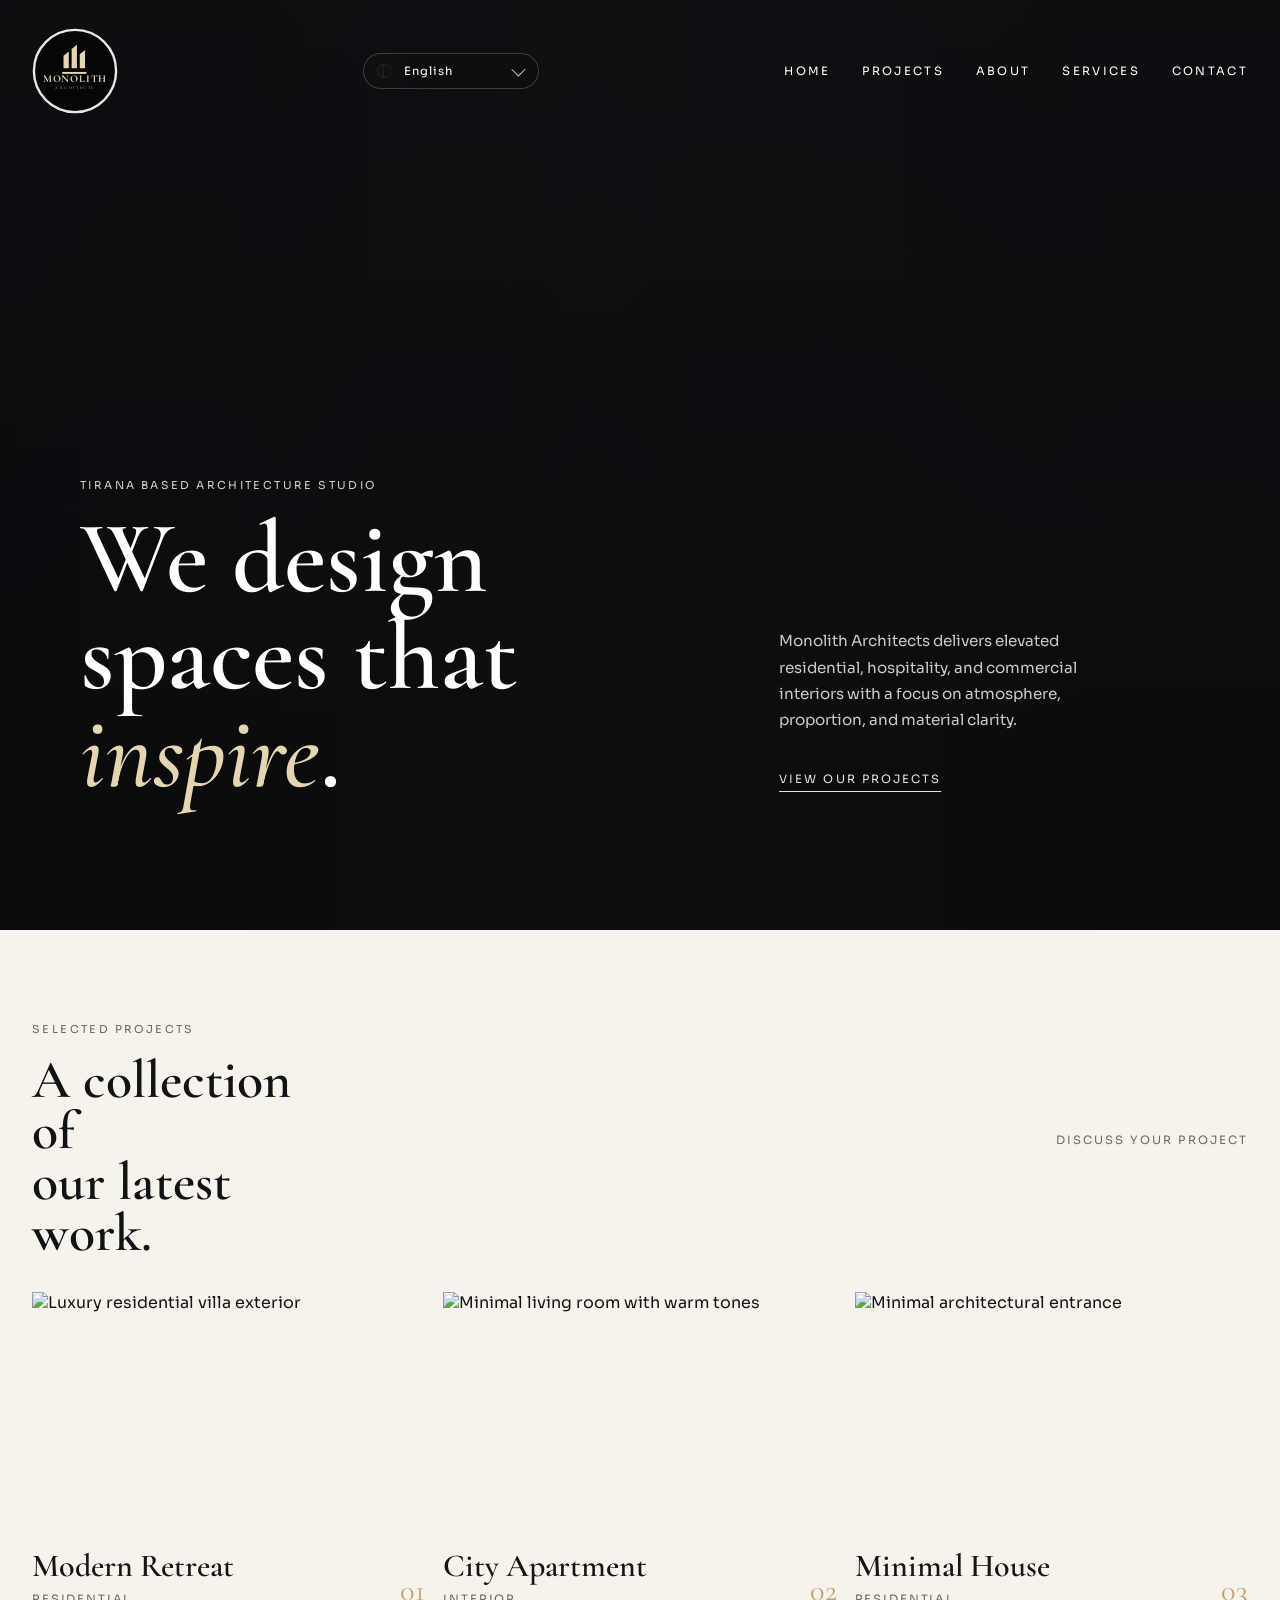
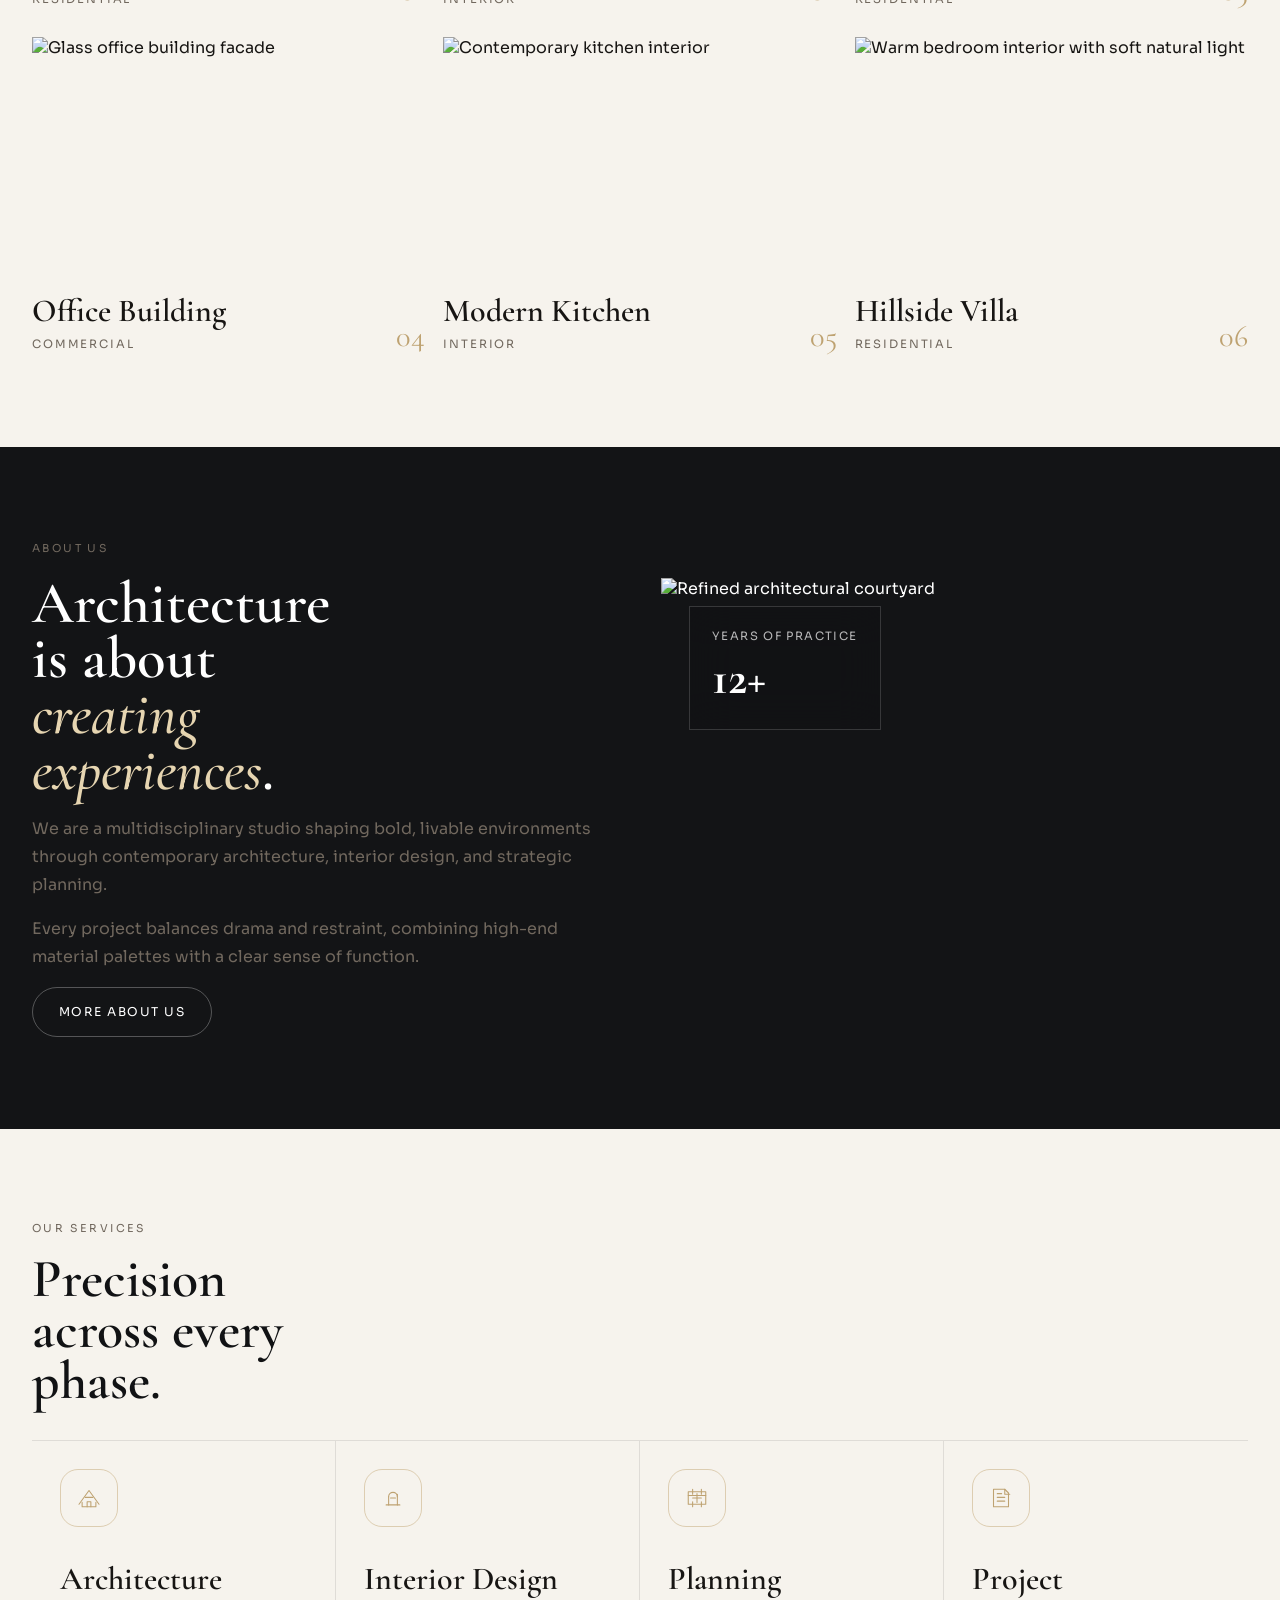
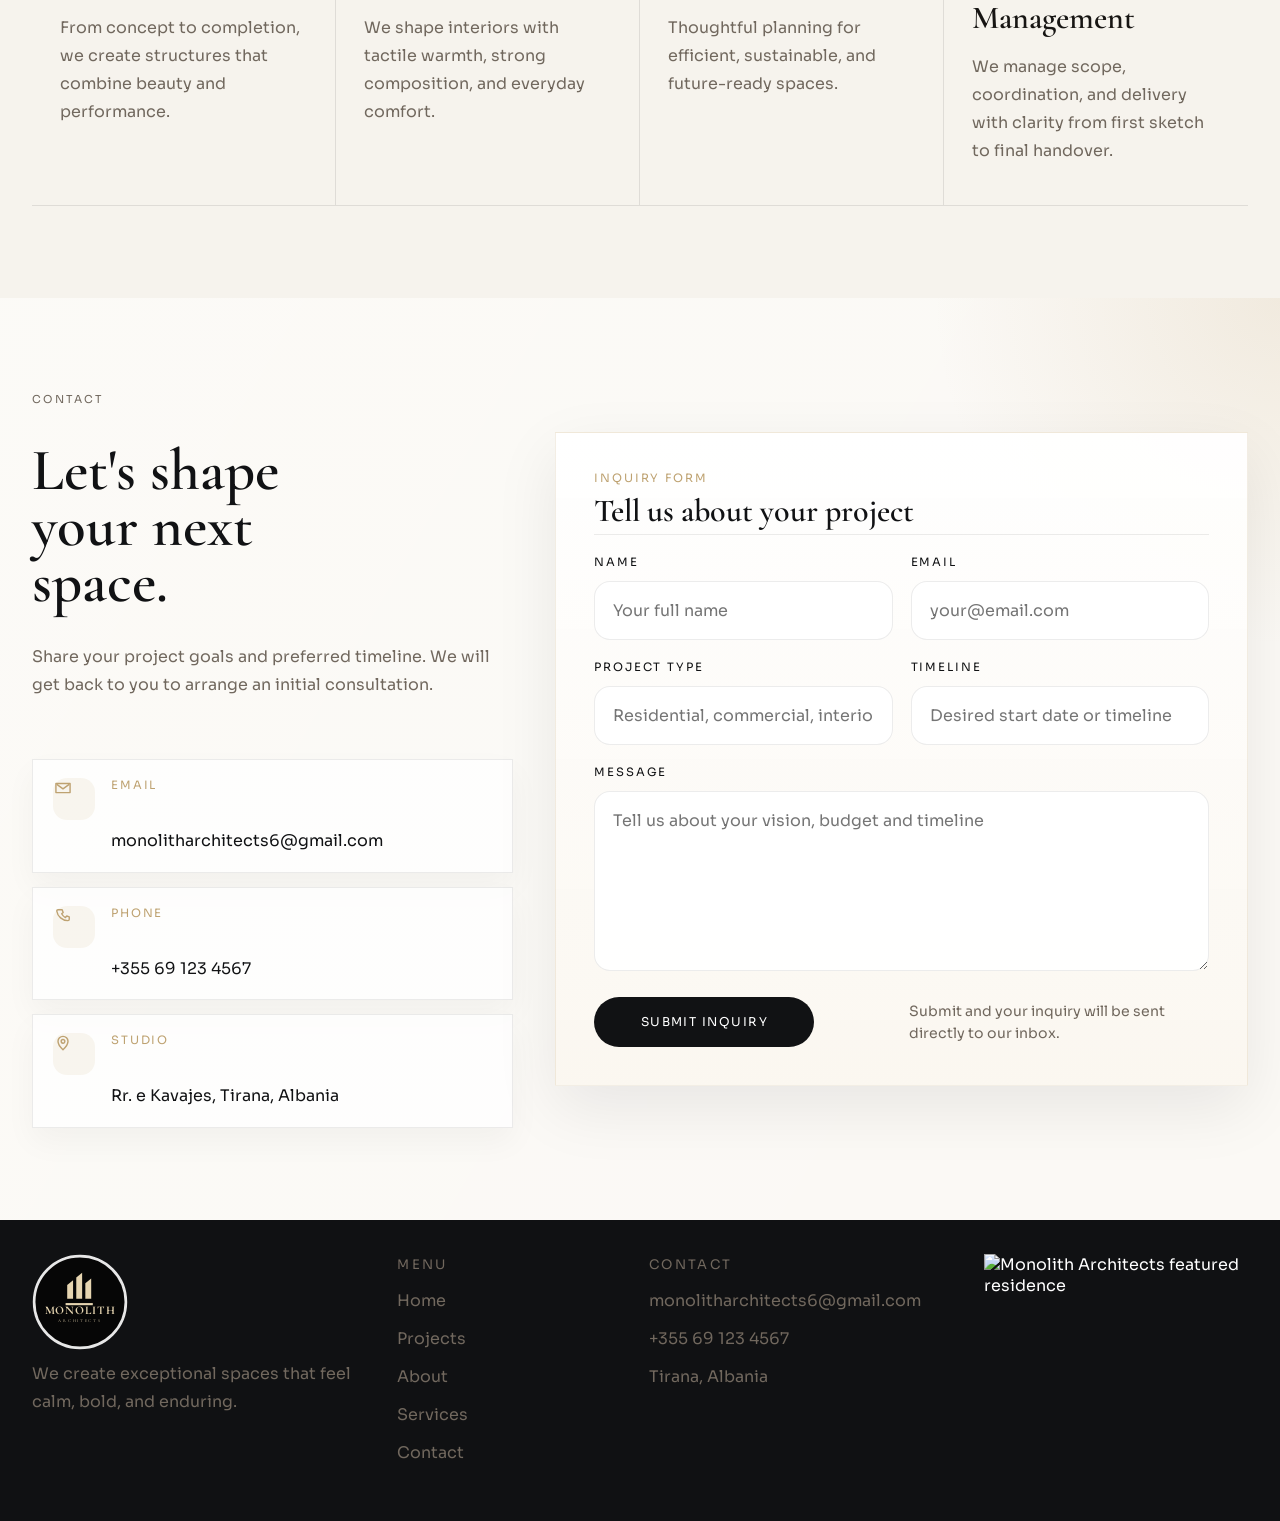
==== index.html @ 4e6e283c "Initial Monolith Architects website" ====
<!doctype html>
<html lang="en">
  <head>
    <meta charset="UTF-8" />
    <meta name="viewport" content="width=device-width, initial-scale=1.0" />
    <title>Monolith Architects</title>
    <meta
      name="description"
      content="Monolith Architects is a premium architecture studio crafting refined residential and commercial spaces."
    />
    <link rel="preconnect" href="https://fonts.googleapis.com" />
    <link rel="preconnect" href="https://fonts.gstatic.com" crossorigin />
    <link
      href="https://fonts.googleapis.com/css2?family=Cormorant+Garamond:wght@400;500;600;700&family=Sora:wght@300;400;500;600&display=swap"
      rel="stylesheet"
    />
    <link rel="stylesheet" href="./styles.css" />
  </head>
  <body data-page="home">
    <header class="hero" id="home">
      <nav class="nav shell">
        <a
          class="brand"
          href="./index.html"
          aria-label="Monolith Architects home"
        >
          <span class="brand-mark" aria-hidden="true">
            <svg viewBox="0 0 180 180" role="img">
              <circle cx="90" cy="90" r="86" class="logo-disc" />
              <g class="logo-monogram">
                <path d="M66 84V58l11-9v35H66Z" />
                <path d="M83 84V44l11-9v49H83Z" />
                <path d="M100 84V55l11-9v38h-11Z" />
                <path d="M63 92h51v4H63z" />
              </g>
              <text x="90" y="113" text-anchor="middle" class="logo-word">
                MONOLITH
              </text>
              <text x="90" y="128" text-anchor="middle" class="logo-sub">
                ARCHITECTS
              </text>
            </svg>
          </span>
          <span class="brand-copy">
            <strong>Monolith</strong>
            <span>Architects</span>
          </span>
        </a>

        <div class="nav-controls">
          <label class="lang-switch" for="languageSelect">
            <span class="sr-only">Select language</span>
            <select
              id="languageSelect"
              class="language-select"
              aria-label="Select language"
            >
              <option value="en">English</option>
              <option value="fr">Français</option>
              <option value="de">Deutsch</option>
              <option value="ru">Русский</option>
              <option value="ar">العربية</option>
              <option value="zh">中文</option>
            </select>
          </label>

          <button
            class="nav-toggle"
            type="button"
            aria-expanded="false"
            aria-label="Open menu"
          >
            <span></span>
            <span></span>
            <span></span>
          </button>
        </div>

        <div class="nav-links">
          <a href="./index.html">Home</a>
          <a href="./projects.html">Projects</a>
          <a href="./about.html">About</a>
          <a href="./services.html">Services</a>
          <a href="./contact.html">Contact</a>
        </div>
      </nav>

      <div class="hero-media">
        <div class="hero-overlay"></div>
      </div>

      <div class="hero-content shell">
        <p class="eyebrow hero-eyebrow">Tirana Based Architecture Studio</p>
        <h1>
          <span>We design</span>
          <span>spaces that</span>
          <span><em>inspire</em>.</span>
        </h1>
        <div class="hero-side">
          <p class="hero-text">
            Monolith Architects delivers elevated residential, hospitality, and
            commercial interiors with a focus on atmosphere, proportion, and
            material clarity.
          </p>
          <div class="hero-actions">
            <a class="hero-link" href="./projects.html">View Our Projects</a>
          </div>
        </div>
      </div>
    </header>

    <main>
      <section class="section projects shell" id="projects">
        <div class="section-heading">
          <div>
            <p class="eyebrow eyebrow-dark">Selected Projects</p>
            <h2>
              <span>A collection of</span>
              <span>our latest work.</span>
            </h2>
          </div>
          <a class="inline-link" href="./contact.html">Discuss your project</a>
        </div>

        <div class="project-grid">
          <article class="project-card">
            <img
              src="https://images.unsplash.com/photo-1511818966892-d7d671e672a2?auto=format&fit=crop&w=1200&q=80"
              alt="Luxury residential villa exterior"
            />
            <div class="project-copy">
              <div>
                <h3>Modern Retreat</h3>
                <p>Residential</p>
              </div>
              <span>01</span>
            </div>
          </article>

          <article class="project-card">
            <img
              src="https://images.unsplash.com/photo-1505693416388-ac5ce068fe85?auto=format&fit=crop&w=1200&q=80"
              alt="Minimal living room with warm tones"
            />
            <div class="project-copy">
              <div>
                <h3>City Apartment</h3>
                <p>Interior</p>
              </div>
              <span>02</span>
            </div>
          </article>

          <article class="project-card">
            <img
              src="https://images.unsplash.com/photo-1494526585095-c41746248156?auto=format&fit=crop&w=1200&q=80"
              alt="Minimal architectural entrance"
            />
            <div class="project-copy">
              <div>
                <h3>Minimal House</h3>
                <p>Residential</p>
              </div>
              <span>03</span>
            </div>
          </article>

          <article class="project-card">
            <img
              src="https://images.unsplash.com/photo-1460317442991-0ec209397118?auto=format&fit=crop&w=1200&q=80"
              alt="Glass office building facade"
            />
            <div class="project-copy">
              <div>
                <h3>Office Building</h3>
                <p>Commercial</p>
              </div>
              <span>04</span>
            </div>
          </article>

          <article class="project-card">
            <img
              src="https://images.unsplash.com/photo-1484154218962-a197022b5858?auto=format&fit=crop&w=1200&q=80"
              alt="Contemporary kitchen interior"
            />
            <div class="project-copy">
              <div>
                <h3>Modern Kitchen</h3>
                <p>Interior</p>
              </div>
              <span>05</span>
            </div>
          </article>

          <article class="project-card">
            <img
              src="https://images.unsplash.com/photo-1505693416388-ac5ce068fe85?auto=format&fit=crop&w=1200&q=80"
              alt="Warm bedroom interior with soft natural light"
            />
            <div class="project-copy">
              <div>
                <h3>Hillside Villa</h3>
                <p>Residential</p>
              </div>
              <span>06</span>
            </div>
          </article>
        </div>
      </section>

      <section class="section about" id="about">
        <div class="shell about-grid">
          <div class="about-copy">
            <p class="eyebrow">About Us</p>
            <h2>Architecture is about <em>creating experiences</em>.</h2>
            <p>
              We are a multidisciplinary studio shaping bold, livable
              environments through contemporary architecture, interior design,
              and strategic planning.
            </p>
            <p>
              Every project balances drama and restraint, combining high-end
              material palettes with a clear sense of function.
            </p>
            <a class="button button-outline" href="./about.html"
              >More About Us</a
            >
          </div>

          <div class="about-visual">
            <div class="about-card glass-card">
              <p>Years of Practice</p>
              <strong>12+</strong>
            </div>
            <img
              src="https://images.unsplash.com/photo-1512917774080-9991f1c4c750?auto=format&fit=crop&w=1200&q=80"
              alt="Refined architectural courtyard"
            />
          </div>
        </div>
      </section>

      <section class="section services shell" id="services">
        <div class="section-heading compact">
          <div>
            <p class="eyebrow eyebrow-dark">Our Services</p>
            <h2>Precision across every phase.</h2>
          </div>
        </div>

        <div class="services-grid">
          <article class="service-card">
            <span class="service-icon" aria-hidden="true">
              <svg viewBox="0 0 48 48" role="img">
                <path d="M8 34 24 12l16 22" />
                <path d="M13 31v7h22v-7" />
                <path d="M21 38v-8h6v8" />
                <path d="M18 23h12" />
              </svg>
            </span>
            <h3>Architecture</h3>
            <p>
              From concept to completion, we create structures that combine
              beauty and performance.
            </p>
          </article>
          <article class="service-card">
            <span class="service-icon" aria-hidden="true">
              <svg viewBox="0 0 48 48" role="img">
                <path d="M13 35h22" />
                <path d="M17 35V22" />
                <path d="M31 35V18" />
                <path d="M17 22c0-4 3-7 7-7h0c4 0 7 3 7 7" />
                <path d="M20 24h8" />
              </svg>
            </span>
            <h3>Interior Design</h3>
            <p>
              We shape interiors with tactile warmth, strong composition, and
              everyday comfort.
            </p>
          </article>
          <article class="service-card">
            <span class="service-icon" aria-hidden="true">
              <svg viewBox="0 0 48 48" role="img">
                <path d="M10 14h28v20H10z" />
                <path d="M17 10v8M31 10v8M17 30v8M31 30v8" />
                <path d="M17 24h14" />
                <path d="M24 17v14" />
                <path d="M10 20h28" />
              </svg>
            </span>
            <h3>Planning</h3>
            <p>
              Thoughtful planning for efficient, sustainable, and future-ready
              spaces.
            </p>
          </article>
          <article class="service-card">
            <span class="service-icon" aria-hidden="true">
              <svg viewBox="0 0 48 48" role="img">
                <path d="M16 10h14l6 6v22H12V10h4" />
                <path d="M30 10v8h8" />
                <path d="M18 23h12" />
                <path d="M18 29h12" />
                <path d="M18 17h7" />
              </svg>
            </span>
            <h3>Project Management</h3>
            <p>
              We manage scope, coordination, and delivery with clarity from
              first sketch to final handover.
            </p>
          </article>
        </div>
      </section>

      <section class="section contact" id="contact">
        <div class="shell contact-grid">
          <div class="contact-copy">
            <p class="eyebrow">Contact</p>
            <h2>Let&apos;s shape your next space.</h2>
            <p>
              Share your project goals and preferred timeline. We will get back
              to you to arrange an initial consultation.
            </p>

            <div class="contact-details">
              <article class="contact-detail-card contact-detail-email">
                <span class="contact-detail-icon" aria-hidden="true">
                  <svg viewBox="0 0 24 24" role="img">
                    <path d="M3.5 6.5h17v11h-17z" />
                    <path d="m5 8 7 5 7-5" />
                  </svg>
                </span>
                <span>Email</span>
                <a href="mailto:monolitharchitects6@gmail.com"
                  >monolitharchitects6@gmail.com</a
                >
              </article>
              <article class="contact-detail-card contact-detail-phone">
                <span class="contact-detail-icon" aria-hidden="true">
                  <svg viewBox="0 0 24 24" role="img">
                    <path
                      d="M8 4.5h3l1.2 3.2-1.8 1.6c1 2 2.5 3.5 4.5 4.5l1.6-1.8L19.5 13v3c0 .8-.7 1.5-1.5 1.5A13.5 13.5 0 0 1 4.5 6c0-.8.7-1.5 1.5-1.5H8Z"
                    />
                  </svg>
                </span>
                <span>Phone</span>
                <a href="tel:+355691234567">+355 69 123 4567</a>
              </article>
              <article class="contact-detail-card contact-detail-studio">
                <span class="contact-detail-icon" aria-hidden="true">
                  <svg viewBox="0 0 24 24" role="img">
                    <path
                      d="M12 20s6-5.2 6-10a6 6 0 1 0-12 0c0 4.8 6 10 6 10Z"
                    />
                    <path
                      d="M12 12.2a2.2 2.2 0 1 0 0-4.4 2.2 2.2 0 0 0 0 4.4Z"
                    />
                  </svg>
                </span>
                <span>Studio</span>
                <p>Rr. e Kavajes, Tirana, Albania</p>
              </article>
            </div>
          </div>

          <form
            class="contact-form"
            id="contactForm"
            action="https://formspree.io/f/mnjwvapj"
            method="POST"
          >
            <div class="contact-form-heading">
              <p class="contact-form-kicker">Inquiry Form</p>
              <strong>Tell us about your project</strong>
            </div>
            <div class="contact-form-grid">
              <label>
                <span>Name</span>
                <input
                  type="text"
                  name="name"
                  placeholder="Your full name"
                  required
                />
              </label>
              <label>
                <span>Email</span>
                <input
                  type="email"
                  name="email"
                  placeholder="your@email.com"
                  required
                />
              </label>
            </div>
            <input
              type="hidden"
              name="_subject"
              value="New Monolith Architects inquiry"
            />
            <div class="contact-form-grid">
              <label>
                <span>Project Type</span>
                <input
                  type="text"
                  name="project"
                  placeholder="Residential, commercial, interior..."
                  required
                />
              </label>
              <label>
                <span>Timeline</span>
                <input
                  type="text"
                  name="timeline"
                  placeholder="Desired start date or timeline"
                />
              </label>
            </div>
            <label>
              <span>Message</span>
              <textarea
                name="message"
                rows="6"
                placeholder="Tell us about your vision, budget and timeline"
                required
              ></textarea>
            </label>
            <div class="contact-form-actions">
              <button class="button button-dark" type="submit">
                Submit Inquiry
              </button>
              <p class="form-note" id="formNote">
                Submit and your inquiry will be sent directly to our inbox.
              </p>
            </div>
          </form>
        </div>
      </section>
    </main>

    <footer class="footer">
      <div class="shell footer-grid">
        <div>
          <a class="brand brand-footer" href="./index.html">
            <span class="brand-mark" aria-hidden="true">
              <svg viewBox="0 0 180 180" role="img">
                <circle cx="90" cy="90" r="86" class="logo-disc" />
                <g class="logo-monogram">
                  <path d="M66 84V58l11-9v35H66Z" />
                  <path d="M83 84V44l11-9v49H83Z" />
                  <path d="M100 84V55l11-9v38h-11Z" />
                  <path d="M63 92h51v4H63z" />
                </g>
                <text x="90" y="113" text-anchor="middle" class="logo-word">
                  MONOLITH
                </text>
                <text x="90" y="128" text-anchor="middle" class="logo-sub">
                  ARCHITECTS
                </text>
              </svg>
            </span>
            <span class="brand-copy">
              <strong>Monolith</strong>
              <span>Architects</span>
            </span>
          </a>
          <p>
            We create exceptional spaces that feel calm, bold, and enduring.
          </p>
        </div>

        <div>
          <p class="footer-title">Menu</p>
          <a href="./index.html">Home</a>
          <a href="./projects.html">Projects</a>
          <a href="./about.html">About</a>
          <a href="./services.html">Services</a>
          <a href="./contact.html">Contact</a>
        </div>

        <div>
          <p class="footer-title">Contact</p>
          <a href="mailto:monolitharchitects6@gmail.com"
            >monolitharchitects6@gmail.com</a
          >
          <a href="tel:+355691234567">+355 69 123 4567</a>
          <p>Tirana, Albania</p>
        </div>

        <div class="footer-preview">
          <img
            src="https://images.unsplash.com/photo-1600585154526-990dced4db0d?auto=format&fit=crop&w=900&q=80"
            alt="Monolith Architects featured residence"
          />
        </div>
      </div>
    </footer>

    <script src="./script.js"></script>
  </body>
</html>
---- styles.css ----
:root {
  --bg: #f6f3ed;
  --surface: #ffffff;
  --ink: #171513;
  --muted: #71685e;
  --line: rgba(22, 21, 21, 0.1);
  --gold: #bea271;
  --gold-soft: #e6d5b1;
  --charcoal: #111214;
  --shadow: 0 24px 80px rgba(12, 11, 10, 0.18);
  --radius: 0;
  --shell: min(1280px, calc(100vw - 64px));
}

* {
  box-sizing: border-box;
}

html {
  scroll-behavior: smooth;
}

body {
  margin: 0;
  background: var(--bg);
  color: var(--ink);
  font-family: "Sora", sans-serif;
  overflow-x: hidden;
}

html[lang="ar"] body,
html[lang="ar"] button,
html[lang="ar"] input,
html[lang="ar"] textarea,
html[lang="ar"] select {
  font-family: "Noto Naskh Arabic", "Segoe UI", Tahoma, sans-serif;
}

html[lang="zh-Hans"] body,
html[lang="zh-Hans"] button,
html[lang="zh-Hans"] input,
html[lang="zh-Hans"] textarea,
html[lang="zh-Hans"] select {
  font-family: "Noto Sans SC", "Microsoft YaHei", "PingFang SC", sans-serif;
}

html[lang="ar"] .hero h1,
html[lang="ar"] .section h2,
html[lang="ar"] .project-copy h3,
html[lang="ar"] .service-card h3,
html[lang="ar"] .contact-form-heading strong,
html[lang="ar"] .logo-word,
html[lang="ar"] .logo-sub,
html[lang="zh-Hans"] .hero h1,
html[lang="zh-Hans"] .section h2,
html[lang="zh-Hans"] .project-copy h3,
html[lang="zh-Hans"] .service-card h3,
html[lang="zh-Hans"] .contact-form-heading strong,
html[lang="zh-Hans"] .logo-word,
html[lang="zh-Hans"] .logo-sub {
  font-family: inherit;
}

html[dir="rtl"] body {
  text-align: right;
}

html[dir="rtl"] .nav,
html[dir="rtl"] .section-heading,
html[dir="rtl"] .project-copy,
html[dir="rtl"] .contact-form-actions,
html[dir="rtl"] .footer-grid {
  direction: rtl;
}

html[dir="rtl"] .nav-links,
html[dir="rtl"] .hero-actions,
html[dir="rtl"] .contact-details,
html[dir="rtl"] .contact-form,
html[dir="rtl"] .footer a,
html[dir="rtl"] .footer p {
  text-align: right;
}

img {
  display: block;
  width: 100%;
}

a {
  color: inherit;
  text-decoration: none;
}

button,
input,
textarea {
  font: inherit;
}

.shell {
  width: var(--shell);
  margin: 0 auto;
}

.section {
  padding: 92px 0;
}

.eyebrow {
  margin: 0 0 18px;
  color: rgba(255, 255, 255, 0.82);
  font-size: 0.68rem;
  letter-spacing: 0.22em;
  text-transform: uppercase;
}

.eyebrow-dark {
  color: var(--muted);
}

html[lang="ar"] .eyebrow,
html[lang="ar"] .inline-link,
html[lang="ar"] .project-copy p,
html[lang="ar"] .contact-form span,
html[lang="ar"] .contact-detail-card span,
html[lang="ar"] .footer-title,
html[lang="zh-Hans"] .eyebrow,
html[lang="zh-Hans"] .inline-link,
html[lang="zh-Hans"] .project-copy p,
html[lang="zh-Hans"] .contact-form span,
html[lang="zh-Hans"] .contact-detail-card span,
html[lang="zh-Hans"] .footer-title {
  letter-spacing: 0.08em;
}

.hero {
  position: relative;
  min-height: 100svh;
  color: white;
  overflow: clip;
  background: var(--charcoal);
}

.page-hero {
  position: relative;
  min-height: 56svh;
  color: white;
  overflow: clip;
  background: var(--charcoal);
}

.page-hero-media,
.page-hero-overlay {
  position: absolute;
  inset: 0;
}

.page-hero-media {
  background:
    linear-gradient(
      90deg,
      rgba(10, 11, 14, 0.58),
      rgba(10, 11, 14, 0.16) 46%,
      rgba(10, 11, 14, 0.42)
    ),
    url("https://images.unsplash.com/photo-1600585154526-990dced4db0d?auto=format&fit=crop&w=1800&q=80")
      center/cover;
}

.page-hero-overlay {
  background: linear-gradient(180deg, rgba(0, 0, 0, 0.08), rgba(0, 0, 0, 0.34));
}

.page-hero-content {
  position: relative;
  z-index: 1;
  display: grid;
  align-content: end;
  min-height: calc(56svh - 84px);
  max-width: 720px;
  padding: 72px 0 72px;
}

.page-hero h1 span {
  display: block;
}

.page-hero-projects .page-hero-media {
  background:
    linear-gradient(
      90deg,
      rgba(10, 11, 14, 0.58),
      rgba(10, 11, 14, 0.16) 46%,
      rgba(10, 11, 14, 0.42)
    ),
    url("https://images.unsplash.com/photo-1511818966892-d7d671e672a2?auto=format&fit=crop&w=1800&q=80")
      center/cover;
}

.page-hero-about .page-hero-media {
  background:
    linear-gradient(
      90deg,
      rgba(10, 11, 14, 0.58),
      rgba(10, 11, 14, 0.16) 46%,
      rgba(10, 11, 14, 0.42)
    ),
    url("https://images.unsplash.com/photo-1512917774080-9991f1c4c750?auto=format&fit=crop&w=1800&q=80")
      center/cover;
}

.page-hero-services .page-hero-media {
  background:
    linear-gradient(
      90deg,
      rgba(10, 11, 14, 0.58),
      rgba(10, 11, 14, 0.16) 46%,
      rgba(10, 11, 14, 0.42)
    ),
    url("https://images.unsplash.com/photo-1460317442991-0ec209397118?auto=format&fit=crop&w=1800&q=80")
      center/cover;
}

.page-hero-contact .page-hero-media {
  background:
    linear-gradient(
      90deg,
      rgba(10, 11, 14, 0.58),
      rgba(10, 11, 14, 0.16) 46%,
      rgba(10, 11, 14, 0.42)
    ),
    url("https://images.unsplash.com/photo-1494526585095-c41746248156?auto=format&fit=crop&w=1800&q=80")
      center/cover;
}

.hero-media {
  position: absolute;
  inset: 0;
  background:
    linear-gradient(
      90deg,
      rgba(10, 11, 14, 0.44),
      rgba(10, 11, 14, 0.12) 46%,
      rgba(10, 11, 14, 0.38)
    ),
    url("https://images.unsplash.com/photo-1600585154526-990dced4db0d?auto=format&fit=crop&w=1800&q=80")
      center/cover;
}

.hero-overlay {
  position: absolute;
  inset: 0;
  background:
    linear-gradient(180deg, rgba(0, 0, 0, 0.1), rgba(0, 0, 0, 0.28));
}

.nav,
.footer-grid {
  position: relative;
  z-index: 1;
}

.hero-content {
  position: relative;
  z-index: 1;
}

.nav {
  z-index: 12;
  display: flex;
  align-items: center;
  justify-content: space-between;
  gap: 24px;
  padding: 28px 0 0;
}

.nav-controls {
  position: relative;
  z-index: 6;
  display: flex;
  align-items: center;
  gap: 14px;
}

.lang-switch {
  position: relative;
  z-index: 7;
  display: inline-flex;
  align-items: center;
}

.lang-switch::before {
  content: "";
  position: absolute;
  left: 14px;
  width: 12px;
  height: 12px;
  border: 1.5px solid rgba(255, 255, 255, 0.66);
  border-radius: 50%;
  opacity: 0.9;
  pointer-events: none;
}

.lang-switch::after {
  content: "";
  position: absolute;
  left: 19px;
  width: 2px;
  height: 12px;
  background: rgba(255, 255, 255, 0.5);
  opacity: 0.7;
  pointer-events: none;
}

.language-select {
  min-width: 132px;
  padding: 10px 34px 10px 38px;
  border: 1px solid rgba(255, 255, 255, 0.2);
  border-radius: 999px;
  background: rgba(14, 15, 18, 0.32);
  color: white;
  font-size: 0.72rem;
  letter-spacing: 0.08em;
  -webkit-appearance: none;
  appearance: none;
  background-image:
    linear-gradient(45deg, transparent 50%, rgba(255, 255, 255, 0.72) 50%),
    linear-gradient(135deg, rgba(255, 255, 255, 0.72) 50%, transparent 50%);
  background-position:
    calc(100% - 18px) calc(50% - 2px),
    calc(100% - 12px) calc(50% - 2px);
  background-size: 6px 6px, 6px 6px;
  background-repeat: no-repeat;
  -webkit-backdrop-filter: blur(12px);
  backdrop-filter: blur(12px);
  transition:
    border-color 0.24s ease,
    background-color 0.24s ease,
    transform 0.24s ease;
}

.language-select-native {
  position: absolute;
  inset: 0;
  opacity: 0;
  pointer-events: none;
}

.language-dropdown {
  position: relative;
  z-index: 8;
  min-width: 176px;
}

.language-dropdown-trigger {
  display: inline-flex;
  align-items: center;
  justify-content: space-between;
  gap: 14px;
  width: 100%;
  padding: 10px 16px 10px 40px;
  border: 1px solid rgba(255, 255, 255, 0.2);
  border-radius: 999px;
  background: rgba(14, 15, 18, 0.44);
  color: white;
  font-size: 0.72rem;
  letter-spacing: 0.08em;
  cursor: pointer;
  -webkit-backdrop-filter: blur(14px);
  backdrop-filter: blur(14px);
  transition:
    border-color 0.24s ease,
    background-color 0.24s ease,
    transform 0.24s ease,
    box-shadow 0.24s ease;
}

html[lang="ar"] .language-dropdown-trigger,
html[lang="zh-Hans"] .language-dropdown-trigger,
html[lang="ar"] .language-dropdown-option,
html[lang="zh-Hans"] .language-dropdown-option {
  letter-spacing: 0;
}

.language-dropdown-trigger span {
  overflow: hidden;
  text-overflow: ellipsis;
  white-space: nowrap;
}

.language-dropdown-trigger:hover,
.language-dropdown-trigger:focus-visible,
.language-dropdown-trigger[aria-expanded="true"] {
  border-color: rgba(230, 213, 177, 0.42);
  background: rgba(20, 21, 25, 0.58);
  box-shadow: 0 18px 40px rgba(4, 4, 5, 0.22);
}

.language-dropdown-trigger i {
  width: 10px;
  height: 10px;
  border-right: 1.5px solid rgba(255, 255, 255, 0.76);
  border-bottom: 1.5px solid rgba(255, 255, 255, 0.76);
  transform: rotate(45deg) translateY(-2px);
  transition: transform 0.22s ease;
}

.language-dropdown-trigger[aria-expanded="true"] i {
  transform: rotate(-135deg) translateY(1px);
}

.language-dropdown-menu {
  position: absolute;
  top: calc(100% + 12px);
  left: 0;
  z-index: 20;
  width: 100%;
  display: grid;
  gap: 6px;
  padding: 10px;
  max-height: min(320px, 70vh);
  overflow-y: auto;
  border: 1px solid rgba(230, 213, 177, 0.18);
  border-radius: 22px;
  background: rgba(11, 12, 15, 0.92);
  box-shadow: 0 26px 60px rgba(4, 4, 5, 0.34);
  -webkit-backdrop-filter: blur(18px);
  backdrop-filter: blur(18px);
  transform: translateY(-8px) scale(0.98);
  transform-origin: top center;
  opacity: 0;
  transition:
    opacity 0.18s ease,
    transform 0.18s ease;
}

.language-dropdown-menu[hidden] {
  display: none !important;
}

.language-dropdown-menu.is-open {
  transform: translateY(0) scale(1);
  opacity: 1;
}

.language-dropdown-option {
  width: 100%;
  padding: 12px 14px;
  border: 0;
  border-radius: 14px;
  background: transparent;
  color: rgba(255, 255, 255, 0.82);
  text-align: left;
  font-size: 0.92rem;
  line-height: 1.2;
  cursor: pointer;
  transition:
    background-color 0.22s ease,
    color 0.22s ease,
    transform 0.22s ease;
}

.language-dropdown-option:hover,
.language-dropdown-option:focus-visible,
.language-dropdown-option.is-selected {
  background: rgba(190, 162, 113, 0.16);
  color: white;
  transform: translateX(2px);
}

.language-dropdown-option.is-selected {
  box-shadow: inset 0 0 0 1px rgba(190, 162, 113, 0.24);
}

.language-dropdown-menu::-webkit-scrollbar {
  width: 8px;
}

.language-dropdown-menu::-webkit-scrollbar-thumb {
  background: rgba(190, 162, 113, 0.24);
  border-radius: 999px;
}

.language-dropdown-option:focus-visible {
  outline: 1px solid rgba(230, 213, 177, 0.45);
  outline-offset: 0;
}

.language-select option {
  color: var(--charcoal);
}

.language-select:hover {
  border-color: rgba(230, 213, 177, 0.42);
  background-color: rgba(14, 15, 18, 0.42);
}

.language-select:focus-visible {
  outline: 2px solid rgba(230, 213, 177, 0.8);
  outline-offset: 2px;
}

html[dir="rtl"] .lang-switch::before {
  left: auto;
  right: 14px;
}

html[dir="rtl"] .lang-switch::after {
  left: auto;
  right: 19px;
}

html[dir="rtl"] .language-select {
  padding: 10px 38px 10px 34px;
  background-position:
    18px calc(50% - 2px),
    24px calc(50% - 2px);
}

html[dir="rtl"] .language-dropdown-trigger {
  padding: 10px 40px 10px 16px;
}

html[dir="rtl"] .language-dropdown-menu {
  left: auto;
  right: 0;
}

html[dir="rtl"] .language-dropdown-option {
  text-align: right;
}

html[dir="rtl"] .language-dropdown-option:hover,
html[dir="rtl"] .language-dropdown-option:focus-visible,
html[dir="rtl"] .language-dropdown-option.is-selected {
  transform: translateX(-2px);
}

.sr-only {
  position: absolute;
  width: 1px;
  height: 1px;
  padding: 0;
  margin: -1px;
  overflow: hidden;
  clip: rect(0, 0, 0, 0);
  white-space: nowrap;
  border: 0;
}

.brand {
  display: inline-flex;
  align-items: center;
  gap: 0;
}

.brand-mark {
  display: grid;
  place-items: center;
  width: 86px;
  height: 86px;
  border-radius: 50%;
  flex: 0 0 auto;
}

.brand-mark svg {
  width: 100%;
  height: 100%;
}

.logo-disc {
  fill: #060606;
  stroke: rgba(255, 255, 255, 0.9);
  stroke-width: 5;
}

.logo-monogram {
  fill: var(--gold-soft);
}

.logo-word,
.logo-sub {
  fill: var(--gold-soft);
  font-family: "Cormorant Garamond", serif;
}

.logo-word {
  font-size: 22px;
  font-weight: 700;
  letter-spacing: 1.6px;
}

.logo-sub {
  font-size: 8px;
  letter-spacing: 3.2px;
}

.brand-copy {
  display: none;
}

.brand-copy strong,
.brand-copy span {
  font-size: 0.86rem;
}

.nav-links {
  display: flex;
  align-items: center;
  gap: 32px;
  font-size: 0.72rem;
  letter-spacing: 0.2em;
  text-transform: uppercase;
}

.nav-links a {
  position: relative;
}

.nav-links a::after {
  content: "";
  position: absolute;
  left: 0;
  bottom: -7px;
  width: 100%;
  height: 1px;
  background: var(--gold-soft);
  transform: scaleX(0);
  transform-origin: left;
  transition: transform 0.28s ease;
}

.nav-links a:hover::after,
.nav-links a:focus-visible::after {
  transform: scaleX(1);
}

.nav-links a:hover,
.nav-links a:focus-visible {
  color: var(--gold-soft);
}

.nav-toggle {
  display: none;
  flex-direction: column;
  gap: 5px;
  padding: 0;
  border: 0;
  background: transparent;
}

.nav-toggle span {
  display: block;
  width: 24px;
  height: 1.5px;
  background: white;
}

.hero-content {
  display: grid;
  grid-template-columns: minmax(0, 1.1fr) minmax(260px, 0.72fr);
  align-content: end;
  align-items: end;
  column-gap: 56px;
  min-height: calc(100svh - 84px);
  max-width: 1120px;
  padding: 88px 0 128px;
}

.hero-eyebrow {
  grid-column: 1 / -1;
}

.hero h1,
.section h2 {
  margin: 0;
  font-family: "Cormorant Garamond", serif;
  font-weight: 600;
  line-height: 0.95;
}

.hero h1 {
  max-width: none;
  font-size: clamp(4.6rem, 8vw, 6.6rem);
}

.hero h1 span {
  display: block;
  white-space: nowrap;
}

.hero h1 em,
.section h2 em {
  font-style: italic;
  color: var(--gold-soft);
  font-weight: 500;
}

.hero-text {
  max-width: 360px;
  margin: 0;
  color: rgba(255, 255, 255, 0.78);
  line-height: 1.72;
  font-size: 0.95rem;
}

.hero-actions {
  margin-top: 34px;
}

.hero-side {
  align-self: end;
  padding-bottom: 14px;
}

.hero-link {
  color: rgba(255, 255, 255, 0.88);
  font-size: 0.72rem;
  letter-spacing: 0.18em;
  text-transform: uppercase;
  text-decoration: underline;
  text-underline-offset: 8px;
}

.button {
  display: inline-flex;
  align-items: center;
  justify-content: center;
  min-width: 180px;
  padding: 16px 24px;
  border-radius: 999px;
  border: 1px solid transparent;
  letter-spacing: 0.12em;
  text-transform: uppercase;
  font-size: 0.76rem;
  transition:
    transform 0.24s ease,
    background-color 0.24s ease,
    color 0.24s ease,
    border-color 0.24s ease;
}

.button:hover,
.button:focus-visible {
  transform: translateY(-2px);
}

.button-light {
  background: var(--surface);
  color: var(--charcoal);
}

.button-ghost {
  border-color: rgba(255, 255, 255, 0.35);
  color: white;
  -webkit-backdrop-filter: blur(14px);
  backdrop-filter: blur(14px);
}

.button-outline {
  border-color: rgba(255, 255, 255, 0.28);
  color: white;
}

.button-dark {
  background: var(--charcoal);
  color: white;
}

.section-heading {
  display: flex;
  align-items: end;
  justify-content: space-between;
  gap: 24px;
  margin-bottom: 34px;
}

.section h2 {
  font-size: clamp(2.9rem, 4.2vw, 3.8rem);
  max-width: 10ch;
  color: var(--charcoal);
}

.section h2 span {
  display: block;
}

.inline-link {
  align-self: center;
  color: var(--muted);
  font-size: 0.72rem;
  letter-spacing: 0.18em;
  text-transform: uppercase;
}

.project-grid {
  display: grid;
  grid-template-columns: repeat(3, minmax(0, 1fr));
  gap: 28px 18px;
}

.project-grid-expanded {
  gap: 36px 18px;
}

.project-card {
  overflow: hidden;
  border-radius: 0;
  background: transparent;
  box-shadow: none;
  transition:
    transform 0.28s ease,
    box-shadow 0.28s ease;
}

.project-card img {
  height: 240px;
  object-fit: cover;
  transition: transform 0.5s ease;
}

.project-copy {
  display: flex;
  align-items: end;
  justify-content: space-between;
  gap: 16px;
  padding: 14px 0 0;
}

.project-card:hover,
.project-card:focus-within {
  transform: translateY(-4px);
}

.project-card:hover img,
.project-card:focus-within img {
  transform: scale(1.04);
}

.project-copy h3,
.service-card h3,
.contact-copy h2,
.footer-title {
  margin: 0;
}

.project-copy h3,
.service-card h3 {
  font-family: "Cormorant Garamond", serif;
  font-size: 2rem;
  font-weight: 600;
}

.project-copy p,
.service-card p,
.about-copy p,
.contact-copy p,
.footer p,
.footer a,
.contact-details a,
.contact-details p,
.form-note {
  color: var(--muted);
  line-height: 1.75;
}

.project-copy p {
  margin: 4px 0 0;
  text-transform: uppercase;
  letter-spacing: 0.16em;
  font-size: 0.72rem;
}

.project-copy span {
  color: var(--gold);
  font-family: "Cormorant Garamond", serif;
  font-size: 1.9rem;
}

.about {
  background: #131416;
  color: white;
}

.about-grid,
.contact-grid,
.footer-grid {
  display: grid;
  grid-template-columns: repeat(2, minmax(0, 1fr));
  gap: 42px;
  align-items: center;
}

.about-copy h2,
.contact-copy h2 {
  color: white;
  font-size: clamp(2.8rem, 4.6vw, 4.4rem);
  max-width: 11ch;
}

.about-copy p {
  max-width: 56ch;
}

.about-visual {
  position: relative;
}

.about-visual img {
  height: 420px;
  border-radius: 0;
  object-fit: cover;
  box-shadow: none;
}

.glass-card {
  position: absolute;
  top: 28px;
  left: 28px;
  z-index: 1;
  min-width: 190px;
  padding: 22px;
  border: 1px solid rgba(255, 255, 255, 0.16);
  border-radius: 0;
  background: rgba(17, 18, 20, 0.38);
  -webkit-backdrop-filter: blur(22px);
  backdrop-filter: blur(22px);
}

.glass-card p {
  margin: 0 0 6px;
  color: rgba(255, 255, 255, 0.7);
  letter-spacing: 0.12em;
  text-transform: uppercase;
  font-size: 0.72rem;
}

.glass-card strong {
  font-family: "Cormorant Garamond", serif;
  font-size: 3rem;
}

.services-grid {
  display: grid;
  grid-template-columns: repeat(4, minmax(0, 1fr));
  gap: 0;
  border-top: 1px solid var(--line);
  border-bottom: 1px solid var(--line);
}

.services-grid-page {
  margin-top: 8px;
}

.service-card {
  min-height: 0;
  padding: 28px 28px 24px;
  border-radius: 0;
  border: 0;
  border-right: 1px solid var(--line);
  background: transparent;
  transition:
    transform 0.28s ease,
    border-color 0.28s ease,
    box-shadow 0.28s ease;
}

.service-card:hover,
.service-card:focus-within {
  transform: none;
  border-color: rgba(195, 167, 118, 0.32);
  box-shadow: none;
}

.service-card:last-child {
  border-right: 0;
}

.service-icon {
  display: inline-grid;
  place-items: center;
  width: 58px;
  height: 58px;
  margin-bottom: 32px;
  border-radius: 18px;
  border: 1px solid rgba(195, 167, 118, 0.5);
  color: var(--gold);
}

.service-icon svg {
  width: 30px;
  height: 30px;
  stroke: currentColor;
  stroke-width: 1.7;
  fill: none;
  stroke-linecap: round;
  stroke-linejoin: round;
}

.contact {
  position: relative;
  overflow: clip;
  background: #fbf9f5;
}

.contact::before {
  content: "";
  position: absolute;
  inset: 0;
  background:
    radial-gradient(
      circle at top right,
      rgba(195, 167, 118, 0.18),
      transparent 22%
    ),
    linear-gradient(120deg, rgba(255, 255, 255, 0.18), rgba(255, 255, 255, 0));
}

.contact-grid {
  position: relative;
  z-index: 1;
  grid-template-columns: 0.82fr 1.18fr;
}

.contact-copy h2 {
  color: var(--charcoal);
}

.contact-copy {
  display: grid;
  gap: 16px;
}

.contact-details {
  display: grid;
  gap: 14px;
  margin-top: 28px;
}

.contact-detail-card {
  display: grid;
  grid-template-columns: auto 1fr;
  align-items: start;
  column-gap: 16px;
  padding: 18px 20px;
  border: 1px solid rgba(22, 21, 21, 0.08);
  background: rgba(255, 255, 255, 0.78);
  box-shadow: 0 14px 30px rgba(17, 18, 20, 0.04);
}

.contact-detail-icon {
  display: inline-grid;
  place-items: center;
  width: 42px;
  height: 42px;
  border-radius: 14px;
  background: rgba(190, 162, 113, 0.1);
  color: var(--gold);
}

.contact-detail-icon svg {
  width: 20px;
  height: 20px;
  stroke: currentColor;
  stroke-width: 1.7;
  fill: none;
  stroke-linecap: round;
  stroke-linejoin: round;
}

.contact-detail-card span {
  display: block;
  margin-bottom: 8px;
  color: var(--gold);
  font-size: 0.72rem;
  letter-spacing: 0.16em;
  text-transform: uppercase;
}

.contact-detail-card a,
.contact-detail-card p {
  margin: 0;
  color: var(--charcoal);
  line-height: 1.6;
}

.contact-detail-card > span:last-of-type,
.contact-detail-card a,
.contact-detail-card p {
  grid-column: 2;
}

.contact-details a,
.form-note {
  overflow-wrap: anywhere;
}

.contact-form {
  display: grid;
  gap: 20px;
  padding: 38px;
  border-radius: 0;
  background:
    linear-gradient(180deg, rgba(255, 255, 255, 0.96), rgba(251, 247, 240, 0.98));
  border: 1px solid rgba(190, 162, 113, 0.18);
  box-shadow: 0 22px 60px rgba(17, 18, 20, 0.08);
}

.contact-form-heading {
  display: grid;
  gap: 6px;
  padding-bottom: 4px;
  border-bottom: 1px solid rgba(22, 21, 21, 0.08);
}

.contact-form-kicker {
  margin: 0;
  color: var(--gold);
  font-size: 0.72rem;
  letter-spacing: 0.16em;
  text-transform: uppercase;
}

.contact-form-heading strong {
  font-family: "Cormorant Garamond", serif;
  font-size: 2rem;
  font-weight: 600;
  color: var(--charcoal);
}

.contact-form-grid {
  display: grid;
  grid-template-columns: repeat(2, minmax(0, 1fr));
  gap: 18px;
}

.contact-form label {
  display: grid;
  gap: 12px;
}

.contact-form span {
  color: var(--charcoal);
  font-size: 0.72rem;
  letter-spacing: 0.16em;
  text-transform: uppercase;
}

.contact-form input,
.contact-form textarea {
  width: 100%;
  padding: 18px 18px;
  border: 1px solid rgba(22, 21, 21, 0.08);
  border-radius: 16px;
  background: rgba(255, 255, 255, 0.92);
  color: var(--charcoal);
  transition:
    border-color 0.24s ease,
    box-shadow 0.24s ease,
    transform 0.24s ease;
}

.contact-form textarea {
  resize: vertical;
  min-height: 180px;
}

.contact-form input:focus,
.contact-form textarea:focus {
  outline: 0;
  border-color: rgba(195, 167, 118, 0.8);
  box-shadow: 0 0 0 4px rgba(190, 162, 113, 0.12);
  transform: translateY(-1px);
}

.contact-form-actions {
  display: flex;
  align-items: center;
  justify-content: space-between;
  gap: 18px;
  padding-top: 6px;
}

.contact-form .button-dark {
  min-width: 220px;
}

.form-note {
  margin: 0;
  max-width: 30ch;
  font-size: 0.88rem;
  line-height: 1.6;
}

.footer {
  padding: 34px 0 44px;
  background: #101113;
  color: white;
}

.footer-grid {
  align-items: start;
  grid-template-columns: 1.1fr 0.72fr 1fr 0.88fr;
  gap: 36px;
}

.brand-footer {
  margin-bottom: 16px;
}

.brand-footer .brand-mark {
  width: 96px;
  height: 96px;
}

.footer-title {
  margin-bottom: 14px;
  font-size: 0.82rem;
  letter-spacing: 0.18em;
  text-transform: uppercase;
}

.footer a,
.footer p {
  display: block;
  margin: 0 0 10px;
}

.footer a {
  overflow-wrap: normal;
  word-break: normal;
}

.footer-preview img {
  height: 110px;
  object-fit: cover;
}

.reveal {
  opacity: 0;
  transform: translateY(24px);
  transition:
    opacity 0.7s ease,
    transform 0.7s ease;
}

.reveal.is-visible {
  opacity: 1;
  transform: translateY(0);
}

@media (max-width: 1080px) {
  .project-grid {
    grid-template-columns: repeat(2, minmax(0, 1fr));
  }

  .project-card img {
    height: 280px;
  }

  .services-grid,
  .about-grid,
  .contact-grid,
  .footer-grid {
    grid-template-columns: repeat(2, minmax(0, 1fr));
  }

  .service-card:nth-child(2) {
    border-right: 0;
  }

  .service-card:nth-child(-n + 2) {
    border-bottom: 1px solid var(--line);
  }
}

@media (max-width: 760px) {
  .section {
    padding: 76px 0;
  }

  .shell {
    width: auto;
    max-width: none;
    margin-inline: 16px;
  }

  .nav {
    gap: 12px;
    padding-top: 22px;
    align-items: flex-start;
  }

  .nav-controls {
    gap: 10px;
    margin-left: auto;
  }

  .language-select {
    min-width: 112px;
    padding: 9px 30px 9px 34px;
    font-size: 0.68rem;
  }

  .language-dropdown {
    min-width: 146px;
  }

  .language-dropdown-trigger {
    padding: 9px 14px 9px 34px;
    font-size: 0.68rem;
  }

  .language-dropdown-menu {
    top: calc(100% + 10px);
  }

  html[dir="rtl"] .language-select {
    padding: 9px 34px 9px 30px;
  }

  html[dir="rtl"] .language-dropdown-trigger {
    padding: 9px 34px 9px 14px;
  }

  .brand {
    min-width: 0;
  }

  .brand-mark {
    width: 58px;
    height: 58px;
  }

  .brand-footer .brand-mark {
    width: 78px;
    height: 78px;
  }

  .logo-word {
    font-size: 18px;
  }

  .logo-sub {
    font-size: 6px;
    letter-spacing: 2.4px;
  }

  .nav-toggle {
    display: flex;
    z-index: 3;
    flex: 0 0 auto;
  }

  .nav-links {
    position: absolute;
    top: calc(100% + 10px);
    right: 0;
    flex-direction: column;
    align-items: flex-start;
    width: min(240px, 100%);
    padding: 18px;
    border-radius: 20px;
    background: rgba(16, 17, 19, 0.92);
    border: 1px solid rgba(255, 255, 255, 0.08);
    box-shadow: var(--shadow);
    -webkit-backdrop-filter: blur(20px);
    backdrop-filter: blur(20px);
    opacity: 0;
    pointer-events: none;
    transform: translateY(-8px);
    transition:
      opacity 0.24s ease,
      transform 0.24s ease;
  }

  .nav-links.is-open {
    opacity: 1;
    pointer-events: auto;
    transform: translateY(0);
  }

  .hero-content {
    grid-template-columns: 1fr;
    align-items: start;
    row-gap: 12px;
    min-height: 0;
    max-width: 100%;
    padding: 86px 0 92px;
  }

  .hero-eyebrow {
    grid-column: 1 / -1;
  }

  .hero-media {
    background-position: 62% center;
  }

  .page-hero {
    min-height: 48svh;
  }

  .page-hero-contact {
    min-height: 38svh;
  }

  .page-hero-content {
    min-height: calc(48svh - 84px);
    padding: 108px 0 60px;
  }

  .page-hero-contact .page-hero-content {
    min-height: calc(38svh - 84px);
    padding: 96px 0 38px;
  }

  .page-hero-contact h1 {
    font-size: clamp(2.35rem, 10vw, 3rem);
    line-height: 0.94;
  }

  .page-hero-contact .hero-text {
    max-width: 22ch;
  }

  .hero h1 {
    max-width: none;
    font-size: clamp(2.2rem, 10vw, 3.1rem);
    line-height: 0.92;
  }

  .hero-text {
    max-width: 24ch;
    font-size: 0.88rem;
    line-height: 1.58;
    margin-top: 4px;
  }

  .hero-side {
    align-self: start;
    padding-bottom: 0;
  }

  .hero-actions {
    margin-top: 14px;
  }

  .hero-link {
    font-size: 0.58rem;
    letter-spacing: 0.12em;
  }

  .eyebrow {
    letter-spacing: 0.16em;
  }

  .section-heading {
    display: flex;
    flex-direction: column;
    align-items: flex-start;
  }

  .inline-link {
    align-self: flex-start;
  }

  .section-heading,
  .about-grid,
  .contact-grid,
  .footer-grid {
    grid-template-columns: 1fr;
  }

  .project-grid {
    grid-template-columns: 1fr;
  }

  .project-card img,
  .about-visual img {
    height: 240px;
  }

  .services-grid {
    grid-template-columns: 1fr;
  }

  .service-card {
    border-right: 0;
    border-bottom: 1px solid var(--line);
  }

  .service-card:last-child {
    border-bottom: 0;
  }

  .contact-form {
    padding: 24px;
  }

  .contact-detail-card {
    grid-template-columns: 1fr;
    row-gap: 10px;
  }

  .contact-detail-card > span:last-of-type,
  .contact-detail-card a,
  .contact-detail-card p {
    grid-column: auto;
  }

  .contact-form-grid {
    grid-template-columns: 1fr;
    gap: 16px;
  }

  .contact-form-actions {
    flex-direction: column;
    align-items: stretch;
  }

  .contact-form .button-dark {
    width: 100%;
    min-width: 0;
  }

  .footer-preview img {
    height: 160px;
  }

  .glass-card {
    top: 16px;
    left: 16px;
  }
}
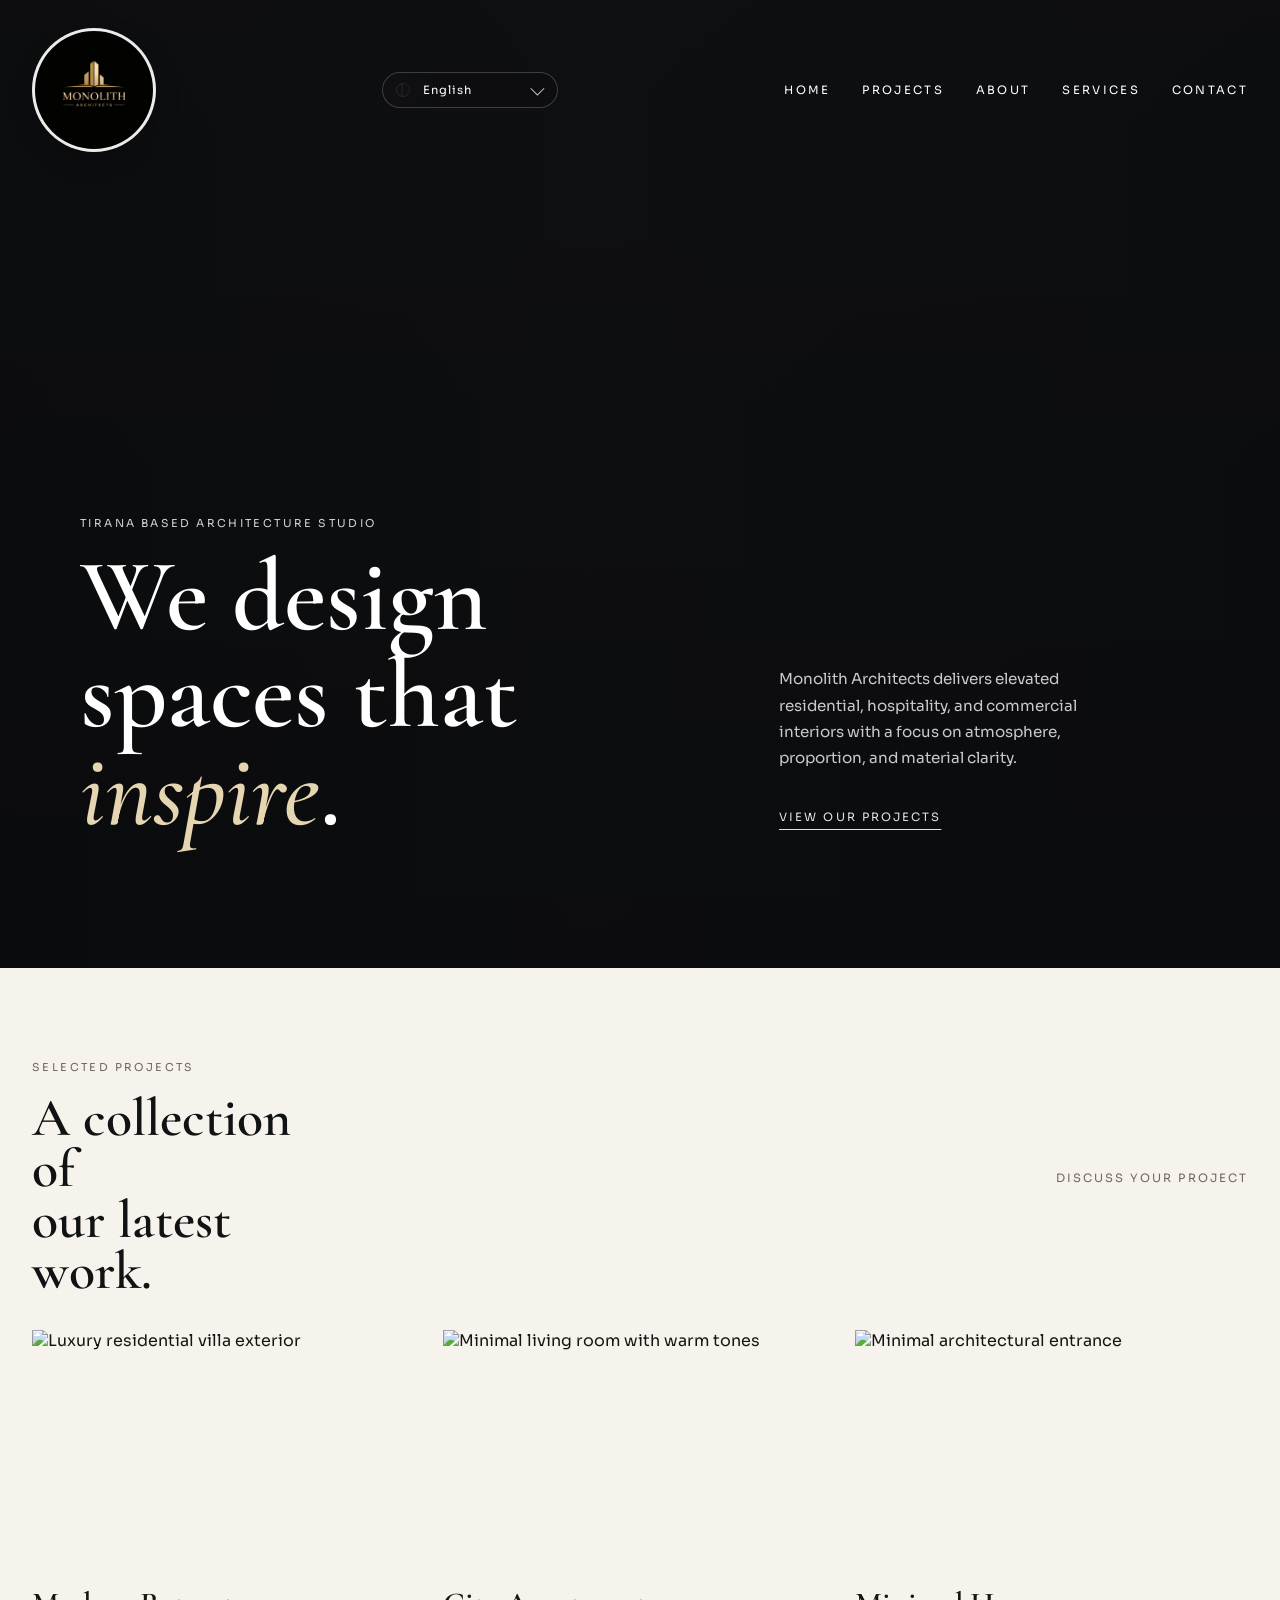
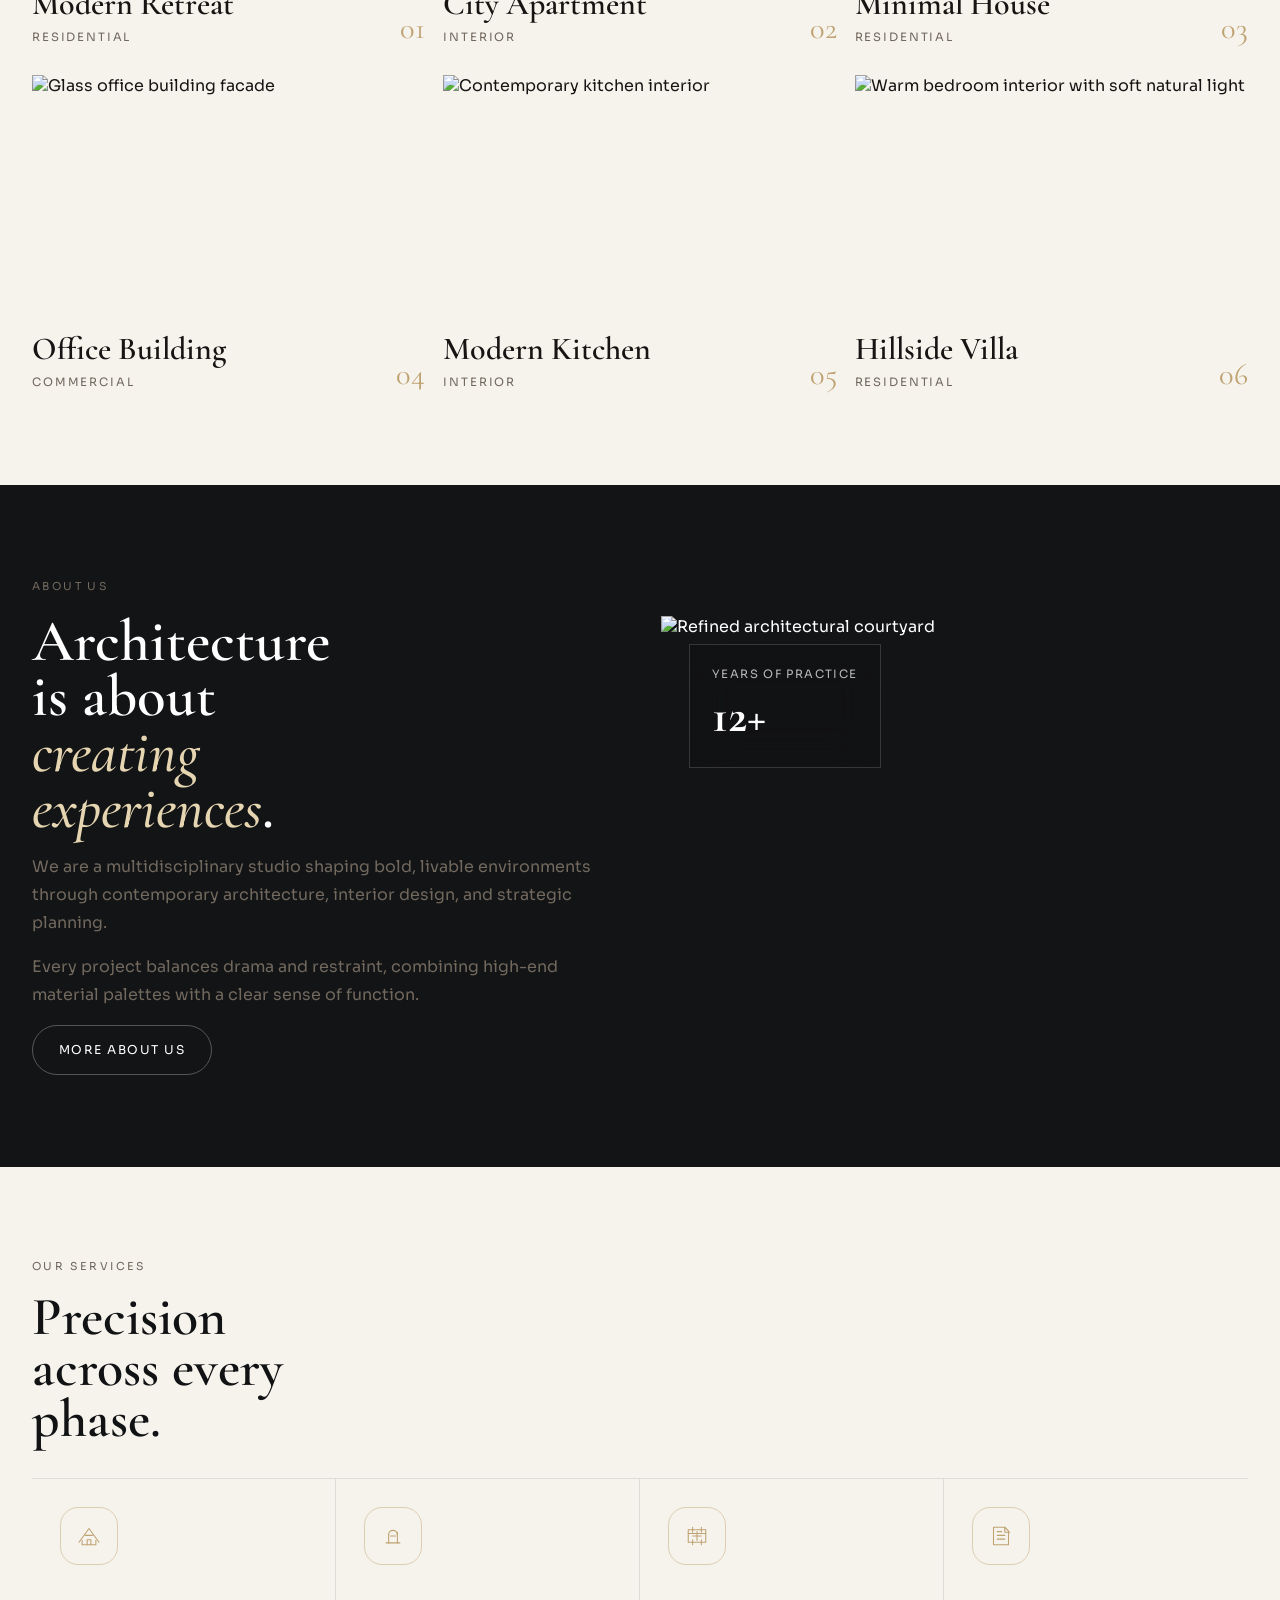
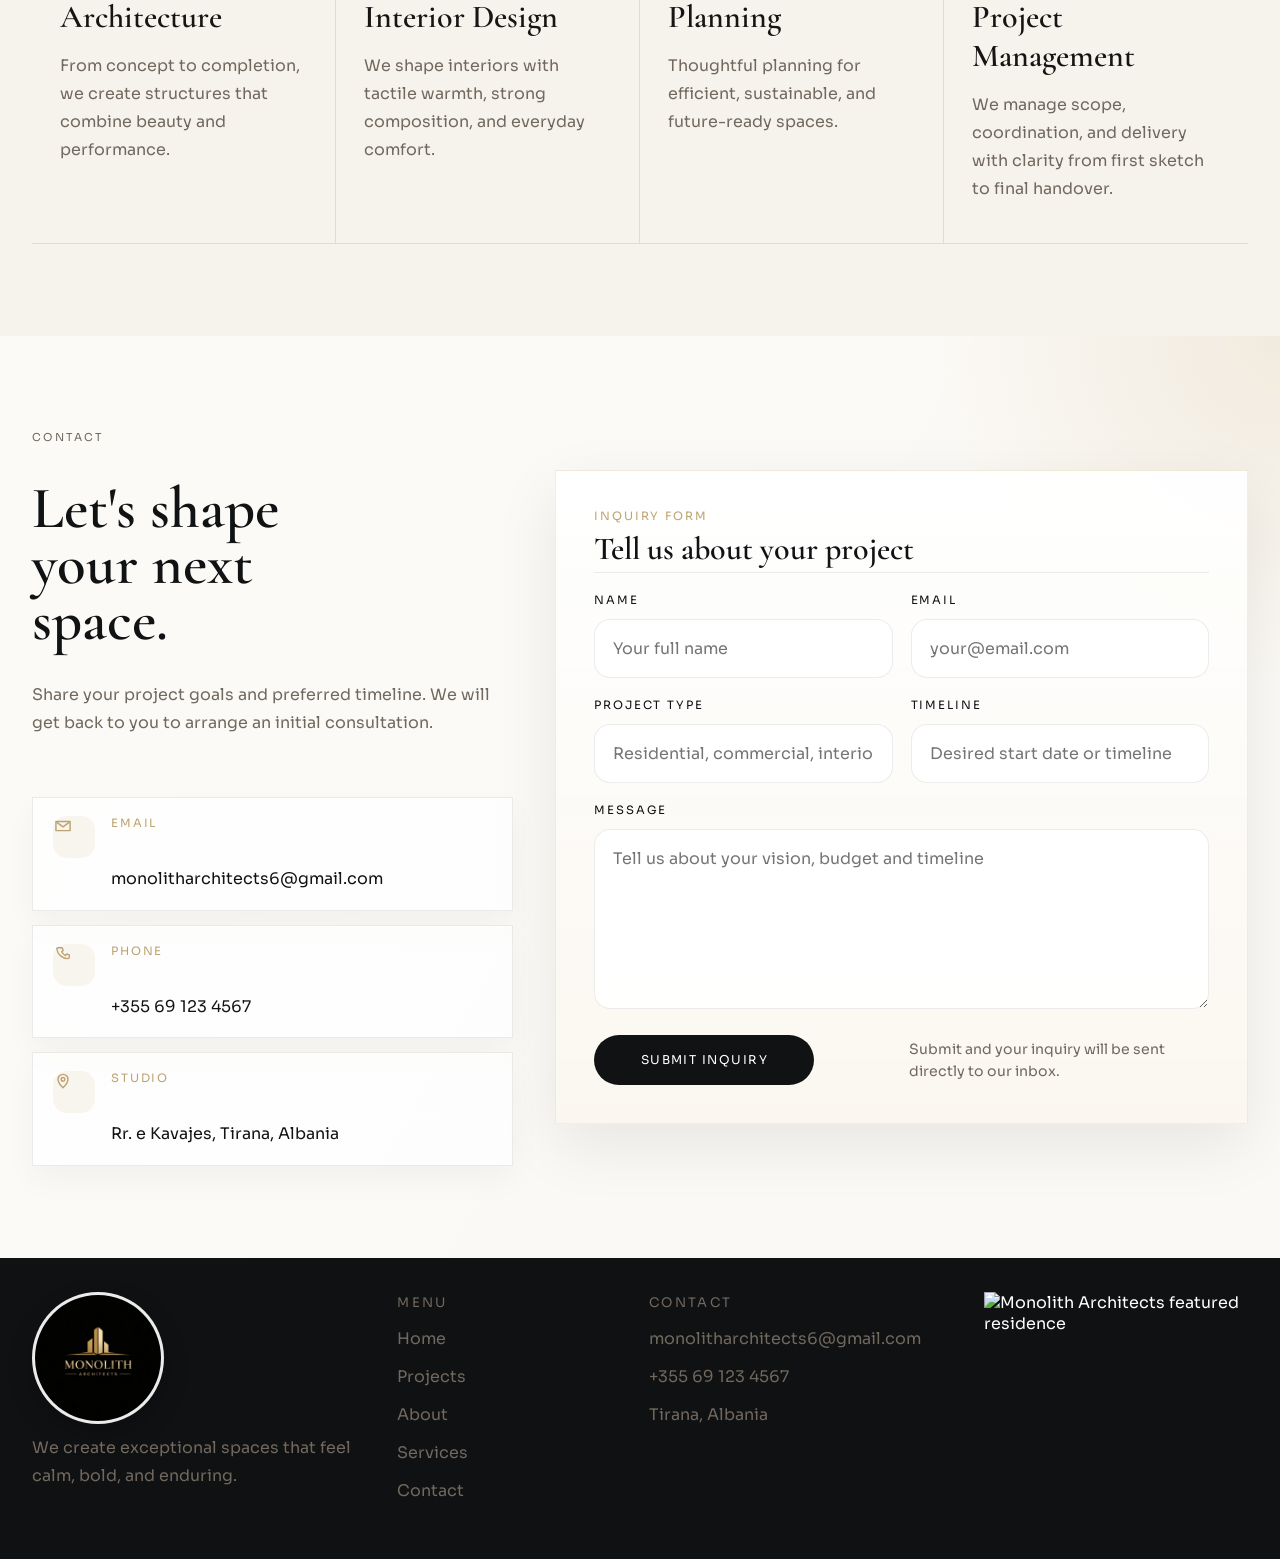
==== commit 9b92cffb: "Add Albanian localization and refine mobile hero layouts" ====
--- a/index.html
+++ b/index.html
@@ -19,11 +19,7 @@
   <body data-page="home">
     <header class="hero" id="home">
       <nav class="nav shell">
-        <a
-          class="brand"
-          href="./index.html"
-          aria-label="Monolith Architects home"
-        >
+        <a class="brand" href="./" aria-label="Monolith Architects home">
           <span class="brand-mark" aria-hidden="true">
             <svg viewBox="0 0 180 180" role="img">
               <circle cx="90" cy="90" r="86" class="logo-disc" />
@@ -56,6 +52,7 @@
               aria-label="Select language"
             >
               <option value="en">English</option>
+              <option value="sq">Shqip</option>
               <option value="fr">Français</option>
               <option value="de">Deutsch</option>
               <option value="ru">Русский</option>
@@ -77,11 +74,11 @@
         </div>
 
         <div class="nav-links">
-          <a href="./index.html">Home</a>
-          <a href="./projects.html">Projects</a>
-          <a href="./about.html">About</a>
-          <a href="./services.html">Services</a>
-          <a href="./contact.html">Contact</a>
+          <a href="./">Home</a>
+          <a href="./projects/">Projects</a>
+          <a href="./about/">About</a>
+          <a href="./services/">Services</a>
+          <a href="./contact/">Contact</a>
         </div>
       </nav>
 
@@ -103,7 +100,7 @@
             material clarity.
           </p>
           <div class="hero-actions">
-            <a class="hero-link" href="./projects.html">View Our Projects</a>
+            <a class="hero-link" href="./projects/">View Our Projects</a>
           </div>
         </div>
       </div>
@@ -119,7 +116,7 @@
               <span>our latest work.</span>
             </h2>
           </div>
-          <a class="inline-link" href="./contact.html">Discuss your project</a>
+          <a class="inline-link" href="./contact/">Discuss your project</a>
         </div>
 
         <div class="project-grid">
@@ -223,9 +220,7 @@
               Every project balances drama and restraint, combining high-end
               material palettes with a clear sense of function.
             </p>
-            <a class="button button-outline" href="./about.html"
-              >More About Us</a
-            >
+            <a class="button button-outline" href="./about/">More About Us</a>
           </div>
 
           <div class="about-visual">
@@ -446,7 +441,7 @@
     <footer class="footer">
       <div class="shell footer-grid">
         <div>
-          <a class="brand brand-footer" href="./index.html">
+          <a class="brand brand-footer" href="./">
             <span class="brand-mark" aria-hidden="true">
               <svg viewBox="0 0 180 180" role="img">
                 <circle cx="90" cy="90" r="86" class="logo-disc" />
@@ -476,11 +471,11 @@
 
         <div>
           <p class="footer-title">Menu</p>
-          <a href="./index.html">Home</a>
-          <a href="./projects.html">Projects</a>
-          <a href="./about.html">About</a>
-          <a href="./services.html">Services</a>
-          <a href="./contact.html">Contact</a>
+          <a href="./">Home</a>
+          <a href="./projects/">Projects</a>
+          <a href="./about/">About</a>
+          <a href="./services/">Services</a>
+          <a href="./contact/">Contact</a>
         </div>
 
         <div>
--- a/styles.css
+++ b/styles.css
@@ -558,15 +558,21 @@
 .brand-mark {
   display: grid;
   place-items: center;
-  width: 86px;
-  height: 86px;
+  width: 124px;
+  height: 124px;
+  flex: 0 0 auto;
+  overflow: hidden;
+  border: 3px solid rgba(255, 255, 255, 0.92);
   border-radius: 50%;
-  flex: 0 0 auto;
+  background-image: url("./assets/logo/logo.jpg");
+  background-position: center;
+  background-repeat: no-repeat;
+  background-size: cover;
+  box-shadow: 0 10px 24px rgba(0, 0, 0, 0.22);
 }
 
 .brand-mark svg {
-  width: 100%;
-  height: 100%;
+  display: none;
 }
 
 .logo-disc {
@@ -903,6 +909,52 @@
   max-width: 56ch;
 }
 
+.about-socials {
+  display: grid;
+  gap: 14px;
+  margin-top: 28px;
+}
+
+.about-socials-title {
+  margin: 0;
+  color: rgba(244, 239, 232, 0.68);
+  font-size: 0.78rem;
+  font-weight: 600;
+  letter-spacing: 0.18em;
+  text-transform: uppercase;
+}
+
+.social-links {
+  display: flex;
+  flex-wrap: wrap;
+  gap: 12px;
+}
+
+.social-link {
+  display: inline-flex;
+  align-items: center;
+  justify-content: center;
+  min-width: 140px;
+  padding: 12px 18px;
+  border: 1px solid rgba(244, 239, 232, 0.2);
+  color: #f4efe8;
+  font-size: 0.85rem;
+  font-weight: 600;
+  letter-spacing: 0.12em;
+  text-transform: uppercase;
+  transition:
+    border-color 180ms ease,
+    background-color 180ms ease,
+    transform 180ms ease;
+}
+
+.social-link:hover,
+.social-link:focus-visible {
+  border-color: rgba(197, 167, 111, 0.72);
+  background: rgba(197, 167, 111, 0.12);
+  transform: translateY(-2px);
+}
+
 .about-visual {
   position: relative;
 }
@@ -1210,8 +1262,8 @@
 }
 
 .brand-footer .brand-mark {
-  width: 96px;
-  height: 96px;
+  width: 132px;
+  height: 132px;
 }
 
 .footer-title {
@@ -1329,22 +1381,13 @@
   }
 
   .brand-mark {
-    width: 58px;
-    height: 58px;
+    width: 92px;
+    height: 92px;
   }
 
   .brand-footer .brand-mark {
-    width: 78px;
-    height: 78px;
-  }
-
-  .logo-word {
-    font-size: 18px;
-  }
-
-  .logo-sub {
-    font-size: 6px;
-    letter-spacing: 2.4px;
+    width: 108px;
+    height: 108px;
   }
 
   .nav-toggle {
@@ -1384,10 +1427,12 @@
   .hero-content {
     grid-template-columns: 1fr;
     align-items: start;
-    row-gap: 12px;
+    justify-items: center;
+    row-gap: 22px;
     min-height: 0;
     max-width: 100%;
     padding: 86px 0 92px;
+    text-align: center;
   }
 
   .hero-eyebrow {
@@ -1409,6 +1454,9 @@
   .page-hero-content {
     min-height: calc(48svh - 84px);
     padding: 108px 0 60px;
+    max-width: none;
+    justify-items: center;
+    text-align: center;
   }
 
   .page-hero-contact .page-hero-content {
@@ -1416,13 +1464,23 @@
     padding: 96px 0 38px;
   }
 
+  .page-hero .hero-eyebrow,
+  .page-hero h1,
+  .page-hero .hero-text {
+    margin-inline: auto;
+  }
+
   .page-hero-contact h1 {
     font-size: clamp(2.35rem, 10vw, 3rem);
     line-height: 0.94;
   }
 
   .page-hero-contact .hero-text {
-    max-width: 22ch;
+    max-width: 24ch;
+  }
+
+  .page-hero .hero-text {
+    margin-top: 14px;
   }
 
   .hero h1 {
@@ -1432,19 +1490,22 @@
   }
 
   .hero-text {
-    max-width: 24ch;
+    max-width: 26ch;
     font-size: 0.88rem;
     line-height: 1.58;
-    margin-top: 4px;
+    margin-top: 14px;
   }
 
   .hero-side {
+    display: grid;
+    justify-items: center;
     align-self: start;
+    row-gap: 10px;
     padding-bottom: 0;
   }
 
   .hero-actions {
-    margin-top: 14px;
+    margin-top: 12px;
   }
 
   .hero-link {
@@ -1473,6 +1534,14 @@
     grid-template-columns: 1fr;
   }
 
+  .social-links {
+    flex-direction: column;
+  }
+
+  .social-link {
+    width: 100%;
+  }
+
   .project-grid {
     grid-template-columns: 1fr;
   }
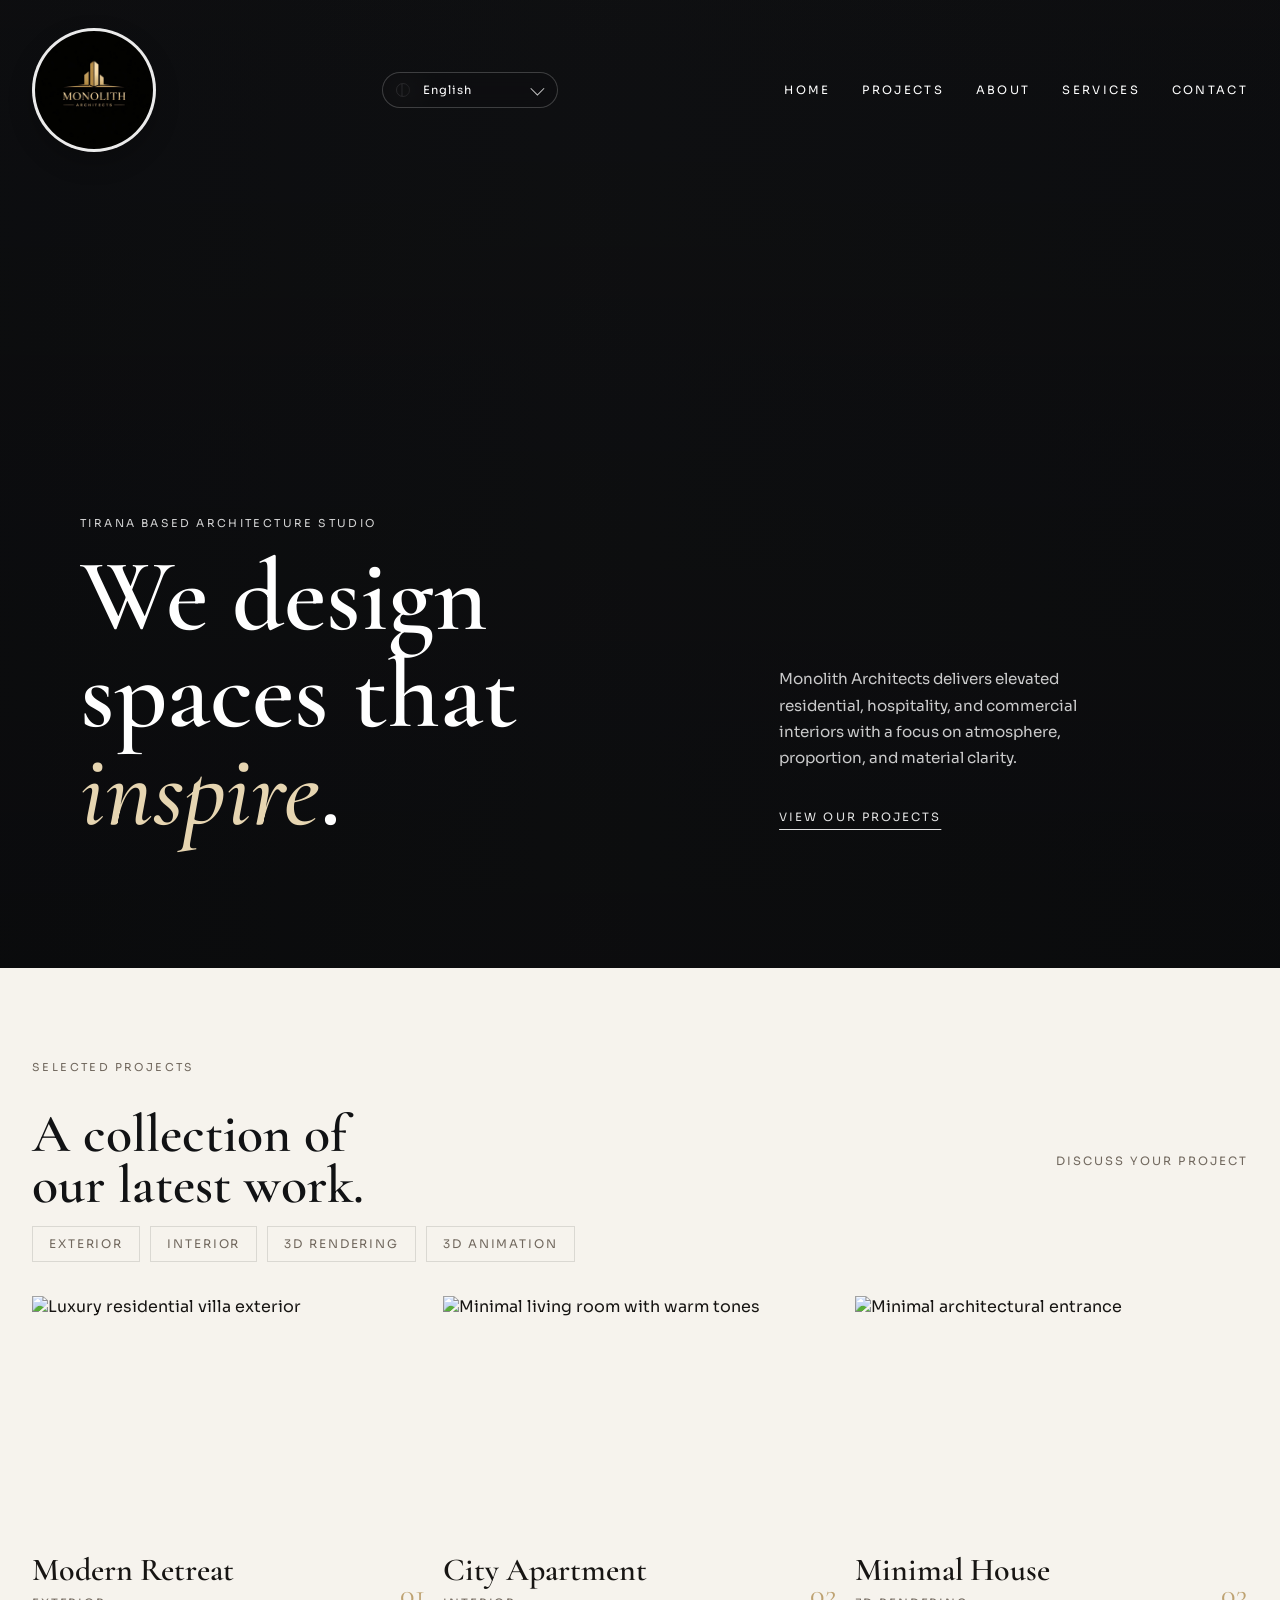
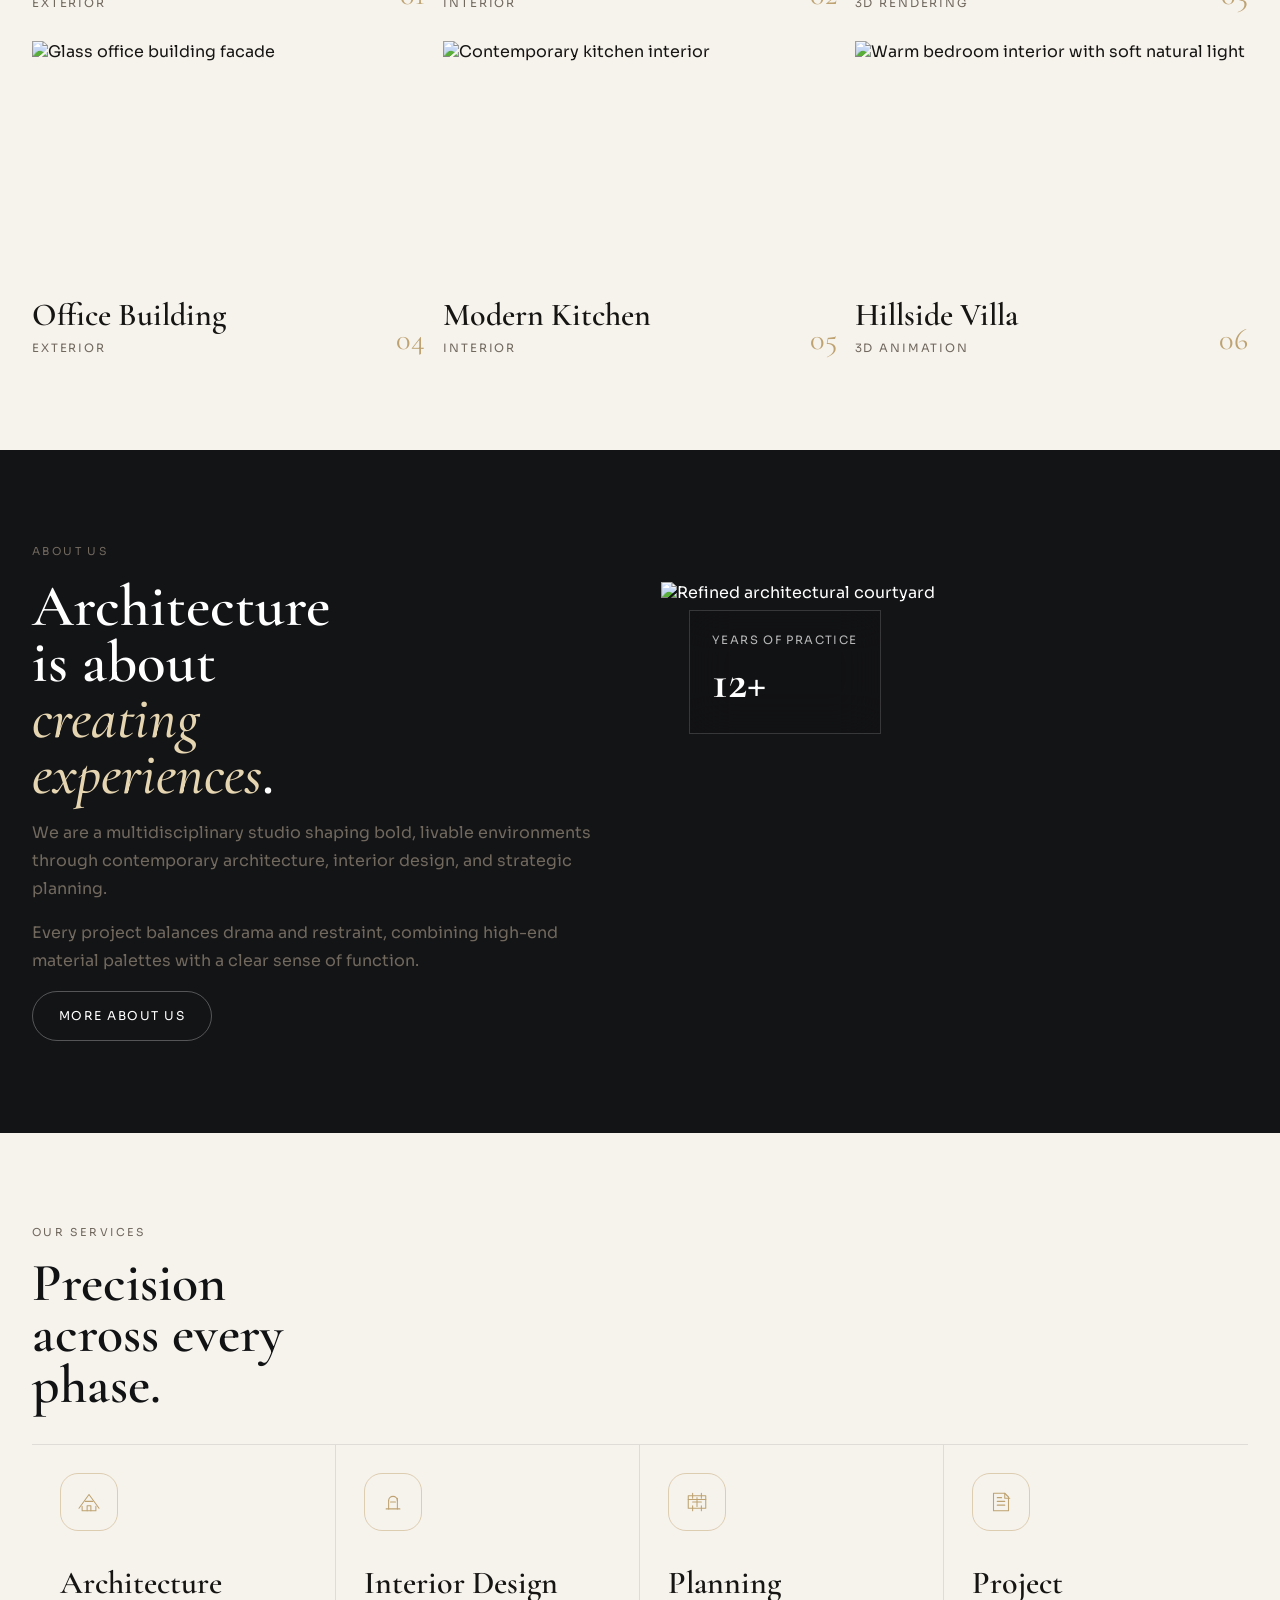
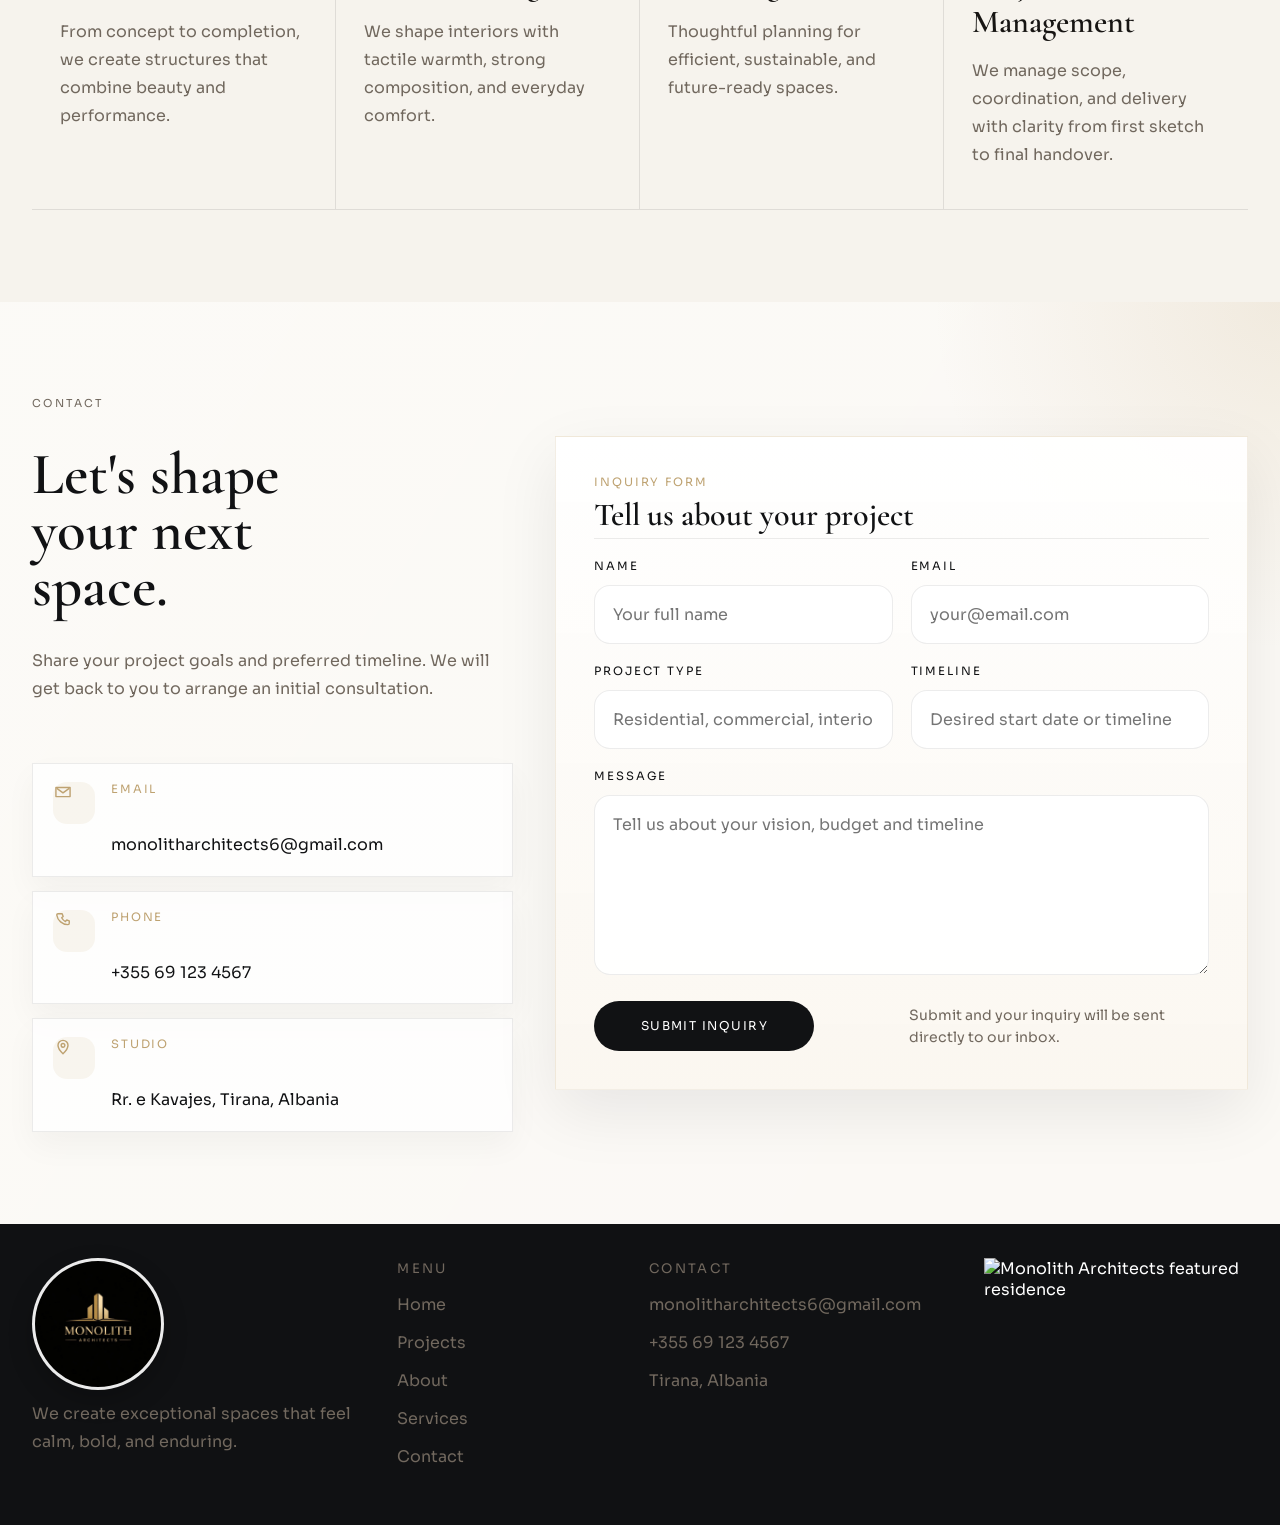
==== commit cd04a34d: "Add CMS setup and GitHub Pages deployment" ====
--- a/index.html
+++ b/index.html
@@ -109,18 +109,53 @@
     <main>
       <section class="section projects shell" id="projects">
         <div class="section-heading">
-          <div>
+          <div class="section-heading-copy">
             <p class="eyebrow eyebrow-dark">Selected Projects</p>
-            <h2>
+            <h2 class="section-title-wide">
               <span>A collection of</span>
               <span>our latest work.</span>
             </h2>
+            <div class="category-pills" aria-label="Project categories">
+              <button
+                class="category-pill"
+                type="button"
+                data-category="Exterior"
+              >
+                Exterior
+              </button>
+              <button
+                class="category-pill"
+                type="button"
+                data-category="Interior"
+              >
+                Interior
+              </button>
+              <button
+                class="category-pill"
+                type="button"
+                data-category="3D Rendering"
+              >
+                3D Rendering
+              </button>
+              <button
+                class="category-pill"
+                type="button"
+                data-category="3D Animation"
+              >
+                3D Animation
+              </button>
+            </div>
           </div>
           <a class="inline-link" href="./contact/">Discuss your project</a>
         </div>
 
         <div class="project-grid">
-          <article class="project-card">
+          <article
+            class="project-card"
+            data-filter-category="Exterior"
+            data-category-label="Exterior"
+            data-category-href="./categories/exterior/index.html"
+          >
             <img
               src="https://images.unsplash.com/photo-1511818966892-d7d671e672a2?auto=format&fit=crop&w=1200&q=80"
               alt="Luxury residential villa exterior"
@@ -128,13 +163,18 @@
             <div class="project-copy">
               <div>
                 <h3>Modern Retreat</h3>
-                <p>Residential</p>
+                <p>Exterior</p>
               </div>
               <span>01</span>
             </div>
           </article>
 
-          <article class="project-card">
+          <article
+            class="project-card"
+            data-filter-category="Interior"
+            data-category-label="Interior"
+            data-category-href="./categories/interior/index.html"
+          >
             <img
               src="https://images.unsplash.com/photo-1505693416388-ac5ce068fe85?auto=format&fit=crop&w=1200&q=80"
               alt="Minimal living room with warm tones"
@@ -148,7 +188,12 @@
             </div>
           </article>
 
-          <article class="project-card">
+          <article
+            class="project-card"
+            data-filter-category="3D Rendering"
+            data-category-label="3D Rendering"
+            data-category-href="./categories/3d-rendering/index.html"
+          >
             <img
               src="https://images.unsplash.com/photo-1494526585095-c41746248156?auto=format&fit=crop&w=1200&q=80"
               alt="Minimal architectural entrance"
@@ -156,13 +201,18 @@
             <div class="project-copy">
               <div>
                 <h3>Minimal House</h3>
-                <p>Residential</p>
+                <p>3D Rendering</p>
               </div>
               <span>03</span>
             </div>
           </article>
 
-          <article class="project-card">
+          <article
+            class="project-card"
+            data-filter-category="Exterior"
+            data-category-label="Exterior"
+            data-category-href="./categories/exterior/index.html"
+          >
             <img
               src="https://images.unsplash.com/photo-1460317442991-0ec209397118?auto=format&fit=crop&w=1200&q=80"
               alt="Glass office building facade"
@@ -170,13 +220,18 @@
             <div class="project-copy">
               <div>
                 <h3>Office Building</h3>
-                <p>Commercial</p>
+                <p>Exterior</p>
               </div>
               <span>04</span>
             </div>
           </article>
 
-          <article class="project-card">
+          <article
+            class="project-card"
+            data-filter-category="Interior"
+            data-category-label="Interior"
+            data-category-href="./categories/interior/index.html"
+          >
             <img
               src="https://images.unsplash.com/photo-1484154218962-a197022b5858?auto=format&fit=crop&w=1200&q=80"
               alt="Contemporary kitchen interior"
@@ -190,7 +245,12 @@
             </div>
           </article>
 
-          <article class="project-card">
+          <article
+            class="project-card"
+            data-filter-category="3D Animation"
+            data-category-label="3D Animation"
+            data-category-href="./categories/3d-animation/index.html"
+          >
             <img
               src="https://images.unsplash.com/photo-1505693416388-ac5ce068fe85?auto=format&fit=crop&w=1200&q=80"
               alt="Warm bedroom interior with soft natural light"
@@ -198,7 +258,7 @@
             <div class="project-copy">
               <div>
                 <h3>Hillside Villa</h3>
-                <p>Residential</p>
+                <p>3D Animation</p>
               </div>
               <span>06</span>
             </div>
--- a/styles.css
+++ b/styles.css
@@ -222,6 +222,54 @@
       center/cover;
 }
 
+.page-hero-category-exterior .page-hero-media {
+  background:
+    linear-gradient(
+      90deg,
+      rgba(10, 11, 14, 0.58),
+      rgba(10, 11, 14, 0.16) 46%,
+      rgba(10, 11, 14, 0.42)
+    ),
+    url("https://images.unsplash.com/photo-1511818966892-d7d671e672a2?auto=format&fit=crop&w=1800&q=80")
+      center/cover;
+}
+
+.page-hero-category-interior .page-hero-media {
+  background:
+    linear-gradient(
+      90deg,
+      rgba(10, 11, 14, 0.58),
+      rgba(10, 11, 14, 0.16) 46%,
+      rgba(10, 11, 14, 0.42)
+    ),
+    url("https://images.unsplash.com/photo-1505693416388-ac5ce068fe85?auto=format&fit=crop&w=1800&q=80")
+      center/cover;
+}
+
+.page-hero-category-rendering .page-hero-media {
+  background:
+    linear-gradient(
+      90deg,
+      rgba(10, 11, 14, 0.58),
+      rgba(10, 11, 14, 0.16) 46%,
+      rgba(10, 11, 14, 0.42)
+    ),
+    url("https://images.unsplash.com/photo-1494526585095-c41746248156?auto=format&fit=crop&w=1800&q=80")
+      center/cover;
+}
+
+.page-hero-category-animation .page-hero-media {
+  background:
+    linear-gradient(
+      90deg,
+      rgba(10, 11, 14, 0.58),
+      rgba(10, 11, 14, 0.16) 46%,
+      rgba(10, 11, 14, 0.42)
+    ),
+    url("https://images.unsplash.com/photo-1505693416388-ac5ce068fe85?auto=format&fit=crop&w=1800&q=80")
+      center/cover;
+}
+
 .page-hero-contact .page-hero-media {
   background:
     linear-gradient(
@@ -261,9 +309,19 @@
   z-index: 1;
 }
 
+.hero .nav,
+.page-hero .nav {
+  z-index: 20;
+}
+
 .hero-content {
   position: relative;
   z-index: 1;
+}
+
+.page-hero-content,
+.hero-content {
+  z-index: 5;
 }
 
 .nav {
@@ -782,14 +840,63 @@
   margin-bottom: 34px;
 }
 
+.section-heading-copy {
+  display: grid;
+  gap: 16px;
+}
+
 .section h2 {
   font-size: clamp(2.9rem, 4.2vw, 3.8rem);
   max-width: 10ch;
   color: var(--charcoal);
 }
 
+.section-title-wide {
+  max-width: 16ch;
+}
+
 .section h2 span {
   display: block;
+}
+
+.category-pills {
+  display: flex;
+  flex-wrap: wrap;
+  gap: 10px;
+}
+
+.category-pill {
+  display: inline-flex;
+  align-items: center;
+  justify-content: center;
+  padding: 10px 16px;
+  border: 1px solid rgba(22, 21, 21, 0.12);
+  background: transparent;
+  color: var(--muted);
+  font-size: 0.74rem;
+  letter-spacing: 0.16em;
+  text-transform: uppercase;
+  cursor: pointer;
+  transition:
+    border-color 180ms ease,
+    background-color 180ms ease,
+    color 180ms ease;
+}
+
+.category-pill:hover,
+.category-pill:focus-visible,
+.category-pill.is-active {
+  border-color: rgba(190, 162, 113, 0.58);
+  background: rgba(190, 162, 113, 0.12);
+  color: var(--charcoal);
+}
+
+.category-pill:focus-visible {
+  outline: none;
+}
+
+.is-filtered-out {
+  display: none !important;
 }
 
 .inline-link {
@@ -808,6 +915,38 @@
 
 .project-grid-expanded {
   gap: 36px 18px;
+}
+
+.project-groups {
+  display: grid;
+  gap: 52px;
+}
+
+.project-group {
+  display: grid;
+  gap: 20px;
+}
+
+.project-group-heading {
+  padding-top: 18px;
+  border-top: 1px solid var(--line);
+}
+
+.category-heading-link {
+  display: inline-flex;
+  margin-top: 12px;
+}
+
+.project-group-heading h3 {
+  margin: 0;
+  color: var(--charcoal);
+  font-family: "Cormorant Garamond", serif;
+  font-size: clamp(2rem, 3vw, 2.7rem);
+  font-weight: 600;
+}
+
+.project-grid-group {
+  grid-template-columns: repeat(2, minmax(0, 1fr));
 }
 
 .project-card {
@@ -837,6 +976,10 @@
 .project-card:hover,
 .project-card:focus-within {
   transform: translateY(-4px);
+}
+
+.project-card-clickable {
+  cursor: pointer;
 }
 
 .project-card:hover img,
@@ -876,6 +1019,15 @@
   text-transform: uppercase;
   letter-spacing: 0.16em;
   font-size: 0.72rem;
+}
+
+.card-link {
+  display: inline-flex;
+  margin-top: 8px;
+  color: var(--gold);
+  font-size: 0.68rem;
+  letter-spacing: 0.16em;
+  text-transform: uppercase;
 }
 
 .project-copy span {
@@ -1005,6 +1157,28 @@
   margin-top: 8px;
 }
 
+.section-heading-stacked {
+  align-items: flex-start;
+}
+
+body[data-page="services"] .section-heading-stacked .section-heading-copy {
+  max-width: 780px;
+}
+
+body[data-page="services"] .section-heading-stacked .section-title-wide {
+  max-width: 22ch;
+}
+
+body[data-page="home"] .projects .section-heading-copy,
+body[data-page="projects"] .section-heading-copy {
+  max-width: 780px;
+}
+
+body[data-page="home"] .projects .section-title-wide,
+body[data-page="projects"] .section-title-wide {
+  max-width: 22ch;
+}
+
 .service-card {
   min-height: 0;
   padding: 28px 28px 24px;
@@ -1056,6 +1230,244 @@
   background: #fbf9f5;
 }
 
+.category-overview {
+  display: grid;
+  grid-template-columns: 1fr 0.9fr;
+  gap: 36px;
+  align-items: start;
+}
+
+.category-copy {
+  display: grid;
+  gap: 16px;
+}
+
+.category-copy p:not(.eyebrow) {
+  max-width: 60ch;
+}
+
+.category-service-card {
+  border: 1px solid var(--line);
+}
+
+.page-hero-admin .page-hero-media {
+  background-image:
+    linear-gradient(rgba(15, 14, 14, 0.34), rgba(15, 14, 14, 0.55)),
+    url("https://images.unsplash.com/photo-1518005020951-eccb494ad742?auto=format&fit=crop&w=1600&q=80");
+}
+
+.admin-layout {
+  display: grid;
+  grid-template-columns: minmax(0, 0.95fr) minmax(0, 1.05fr);
+  gap: 28px;
+  align-items: start;
+}
+
+.admin-panel-card {
+  padding: 32px;
+  border: 1px solid var(--line);
+  background:
+    linear-gradient(180deg, rgba(255, 255, 255, 0.98), rgba(248, 244, 237, 0.92));
+}
+
+.admin-form {
+  padding: 0;
+  border: 0;
+  background: transparent;
+  box-shadow: none;
+}
+
+.admin-localized-fields,
+.admin-localized-group-heading {
+  display: grid;
+  gap: 10px;
+}
+
+.admin-localized-note {
+  margin: 0;
+  color: var(--muted);
+}
+
+.admin-localized-grid {
+  display: grid;
+  grid-template-columns: repeat(2, minmax(0, 1fr));
+  gap: 14px;
+}
+
+.admin-localized-item {
+  display: grid;
+  gap: 10px;
+}
+
+.admin-localized-language {
+  color: var(--charcoal);
+  font-size: 0.72rem;
+  letter-spacing: 0.16em;
+  text-transform: uppercase;
+}
+
+.admin-gallery-field {
+  display: grid;
+  gap: 14px;
+}
+
+.admin-dropzone {
+  display: grid;
+  justify-items: start;
+  gap: 10px;
+  padding: 24px;
+  border: 1px dashed rgba(22, 21, 21, 0.18);
+  border-radius: 18px;
+  background: rgba(255, 255, 255, 0.68);
+  cursor: pointer;
+  transition:
+    border-color 0.24s ease,
+    background-color 0.24s ease,
+    transform 0.24s ease;
+}
+
+.admin-dropzone:hover,
+.admin-dropzone:focus-visible,
+.admin-dropzone.is-dragover {
+  border-color: rgba(195, 167, 118, 0.78);
+  background: rgba(255, 250, 242, 0.96);
+  transform: translateY(-1px);
+}
+
+.admin-dropzone:focus-visible {
+  outline: none;
+}
+
+.admin-image-input {
+  display: none;
+}
+
+.admin-dropzone-title,
+.admin-dropzone-hint,
+.admin-gallery-note,
+.admin-upload-note {
+  margin: 0;
+  color: var(--muted);
+}
+
+.admin-dropzone-title {
+  color: var(--charcoal);
+  font-size: 0.88rem;
+  font-weight: 600;
+}
+
+.admin-image-preview {
+  display: grid;
+  grid-template-columns: repeat(2, minmax(0, 1fr));
+  gap: 12px;
+}
+
+.admin-image-item {
+  margin: 0;
+  overflow: hidden;
+  border: 1px solid var(--line);
+  border-radius: 18px;
+  background: rgba(255, 255, 255, 0.88);
+}
+
+.admin-image-item img {
+  width: 100%;
+  height: 160px;
+  object-fit: cover;
+  display: block;
+}
+
+.admin-image-item figcaption {
+  display: flex;
+  align-items: center;
+  justify-content: space-between;
+  gap: 12px;
+  padding: 12px;
+}
+
+.admin-image-chip {
+  display: inline-flex;
+  align-items: center;
+  justify-content: center;
+  min-width: 56px;
+  padding: 6px 10px;
+  border-radius: 999px;
+  background: rgba(190, 162, 113, 0.12);
+  color: var(--charcoal);
+  font-size: 0.68rem;
+  letter-spacing: 0.12em;
+  text-transform: uppercase;
+}
+
+.admin-image-remove {
+  border: 0;
+  background: transparent;
+  color: #7c3e2d;
+  font-size: 0.72rem;
+  letter-spacing: 0.12em;
+  text-transform: uppercase;
+  cursor: pointer;
+}
+
+.admin-upload-note[data-state="error"] {
+  color: #7c3e2d;
+}
+
+.admin-form-actions {
+  display: flex;
+  flex-wrap: wrap;
+  gap: 14px;
+  padding-top: 8px;
+}
+
+.admin-project-list {
+  display: grid;
+  gap: 14px;
+}
+
+.admin-project-item {
+  display: flex;
+  align-items: center;
+  justify-content: space-between;
+  gap: 16px;
+  padding: 18px 0;
+  border-top: 1px solid var(--line);
+}
+
+.admin-project-item:first-child {
+  padding-top: 0;
+  border-top: 0;
+}
+
+.admin-project-item strong {
+  display: block;
+  color: var(--charcoal);
+  font-family: "Cormorant Garamond", serif;
+  font-size: 1.8rem;
+  font-weight: 600;
+}
+
+.admin-project-item p,
+.empty-state {
+  margin: 4px 0 0;
+  color: var(--muted);
+}
+
+.admin-project-actions {
+  display: flex;
+  flex-wrap: wrap;
+  gap: 10px;
+  justify-content: flex-end;
+}
+
+.admin-action {
+  min-width: 112px;
+}
+
+.empty-state {
+  padding: 22px 0;
+}
+
 .contact::before {
   content: "";
   position: absolute;
@@ -1200,7 +1612,8 @@
 }
 
 .contact-form input,
-.contact-form textarea {
+.contact-form textarea,
+.contact-form select {
   width: 100%;
   padding: 18px 18px;
   border: 1px solid rgba(22, 21, 21, 0.08);
@@ -1219,7 +1632,8 @@
 }
 
 .contact-form input:focus,
-.contact-form textarea:focus {
+.contact-form textarea:focus,
+.contact-form select:focus {
   outline: 0;
   border-color: rgba(195, 167, 118, 0.8);
   box-shadow: 0 0 0 4px rgba(190, 162, 113, 0.12);
@@ -1314,7 +1728,8 @@
   .services-grid,
   .about-grid,
   .contact-grid,
-  .footer-grid {
+  .footer-grid,
+  .category-overview {
     grid-template-columns: repeat(2, minmax(0, 1fr));
   }
 
@@ -1523,6 +1938,15 @@
     align-items: flex-start;
   }
 
+  .category-pills {
+    gap: 8px;
+  }
+
+  .category-pill {
+    width: 100%;
+    justify-content: flex-start;
+  }
+
   .inline-link {
     align-self: flex-start;
   }
@@ -1530,7 +1954,8 @@
   .section-heading,
   .about-grid,
   .contact-grid,
-  .footer-grid {
+  .footer-grid,
+  .category-overview {
     grid-template-columns: 1fr;
   }
 
@@ -1544,6 +1969,36 @@
 
   .project-grid {
     grid-template-columns: 1fr;
+  }
+
+  .project-grid-group {
+    grid-template-columns: 1fr;
+  }
+
+  .admin-layout {
+    grid-template-columns: 1fr;
+  }
+
+  .admin-panel-card {
+    padding: 24px;
+  }
+
+  .admin-project-item {
+    flex-direction: column;
+    align-items: flex-start;
+  }
+
+  .admin-image-preview {
+    grid-template-columns: 1fr;
+  }
+
+  .admin-localized-grid {
+    grid-template-columns: 1fr;
+  }
+
+  .admin-project-actions {
+    width: 100%;
+    justify-content: flex-start;
   }
 
   .project-card img,
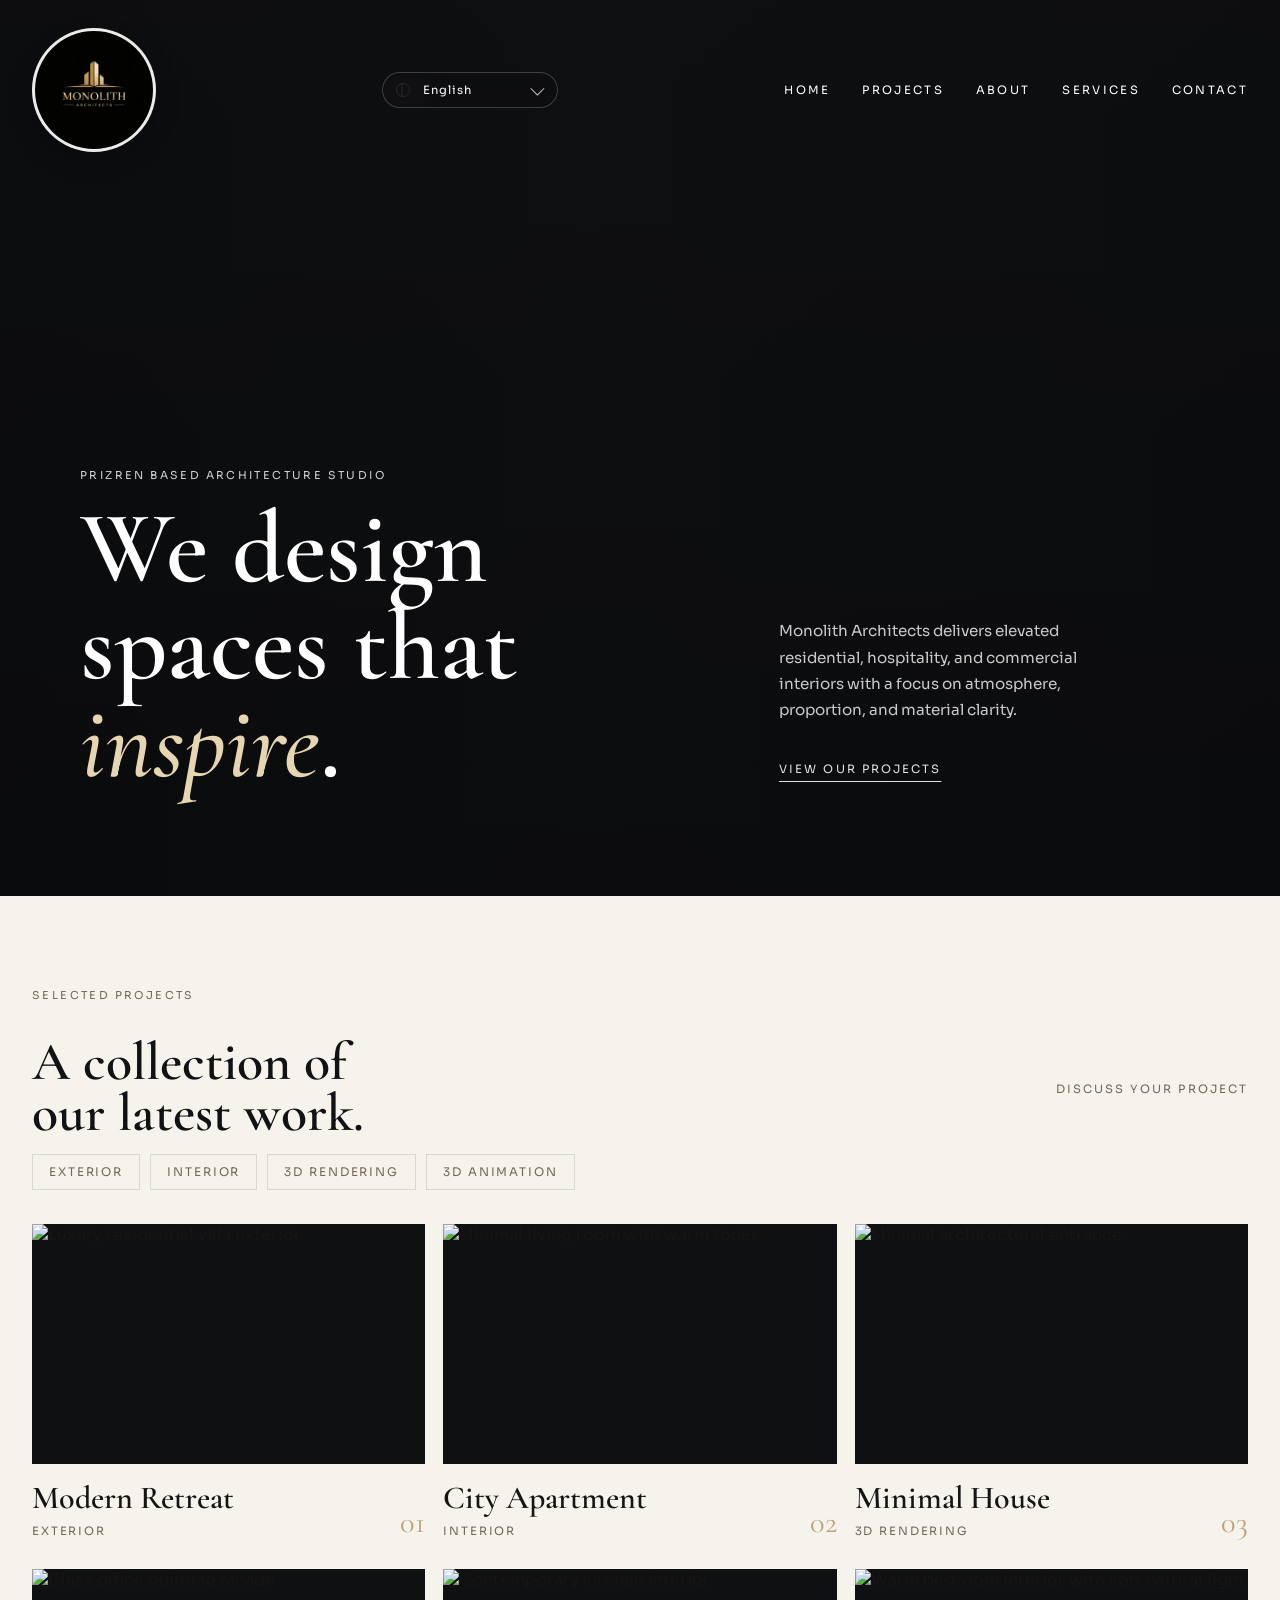
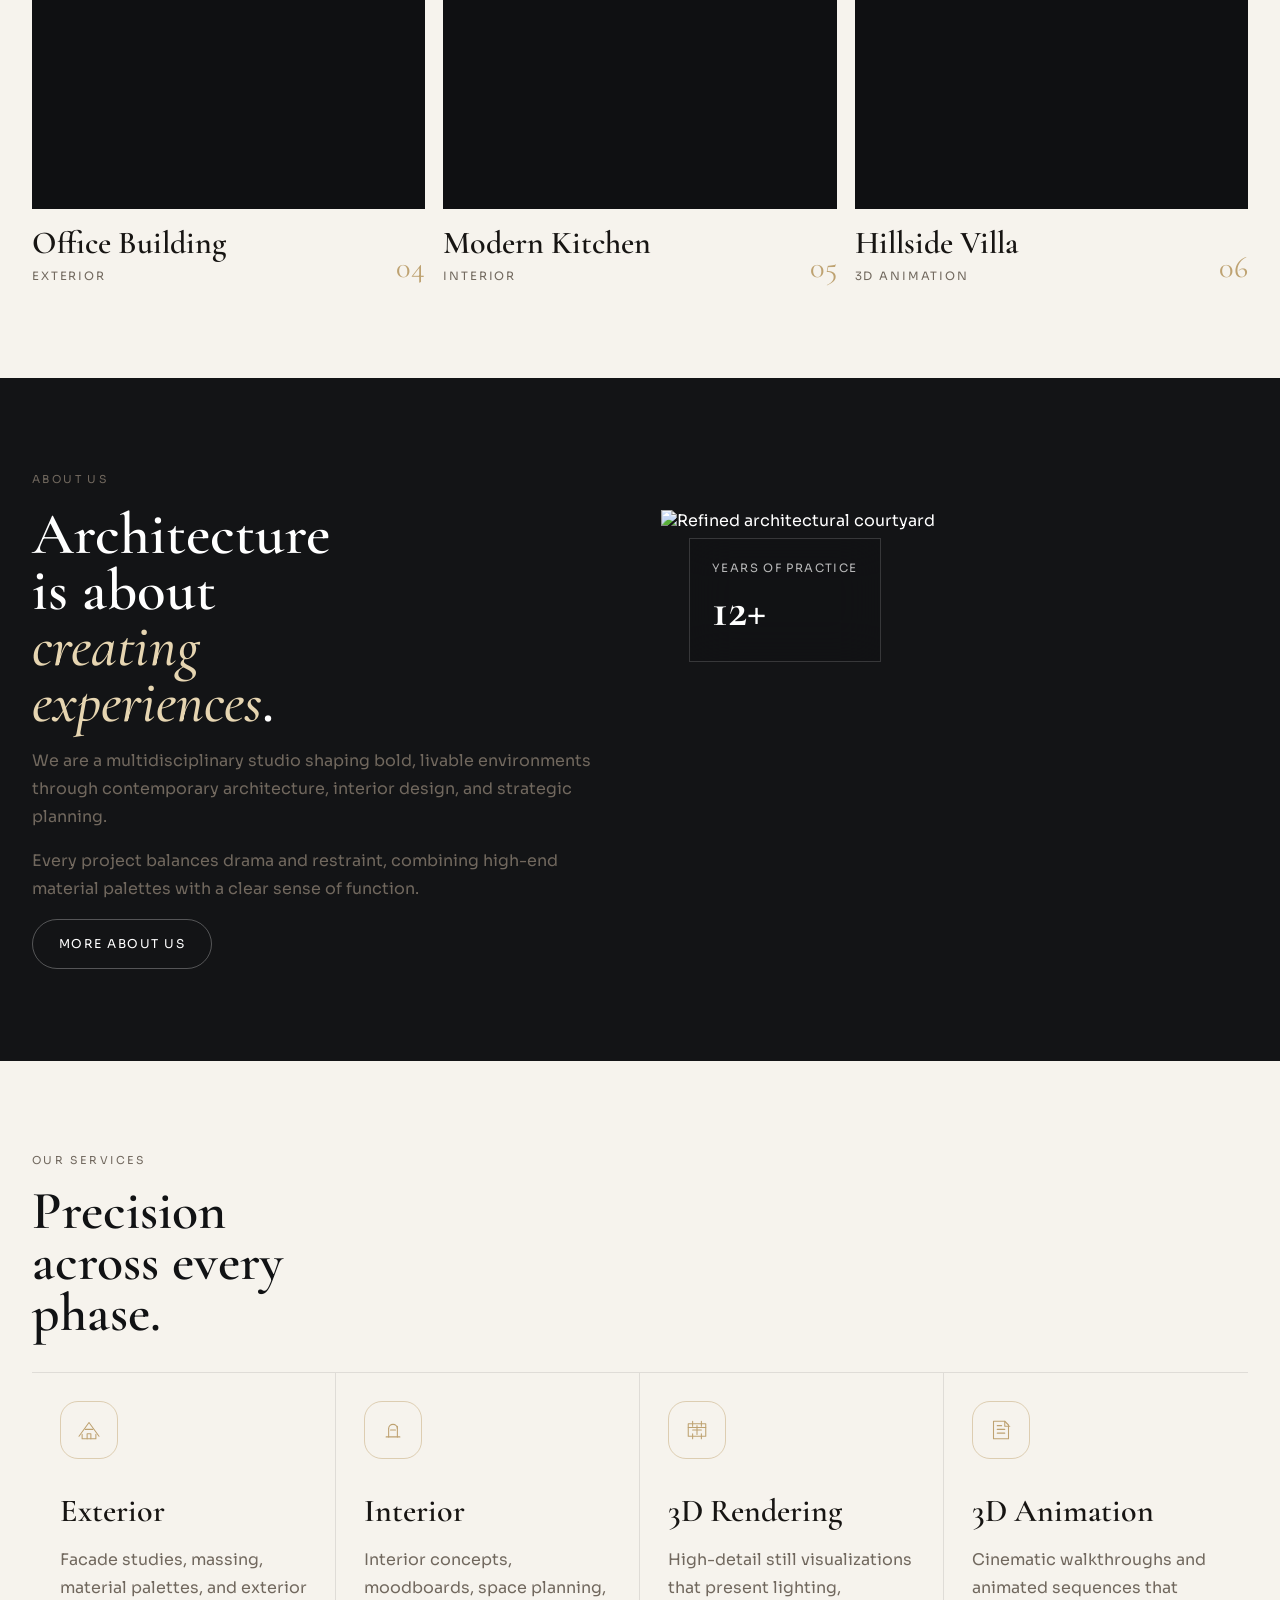
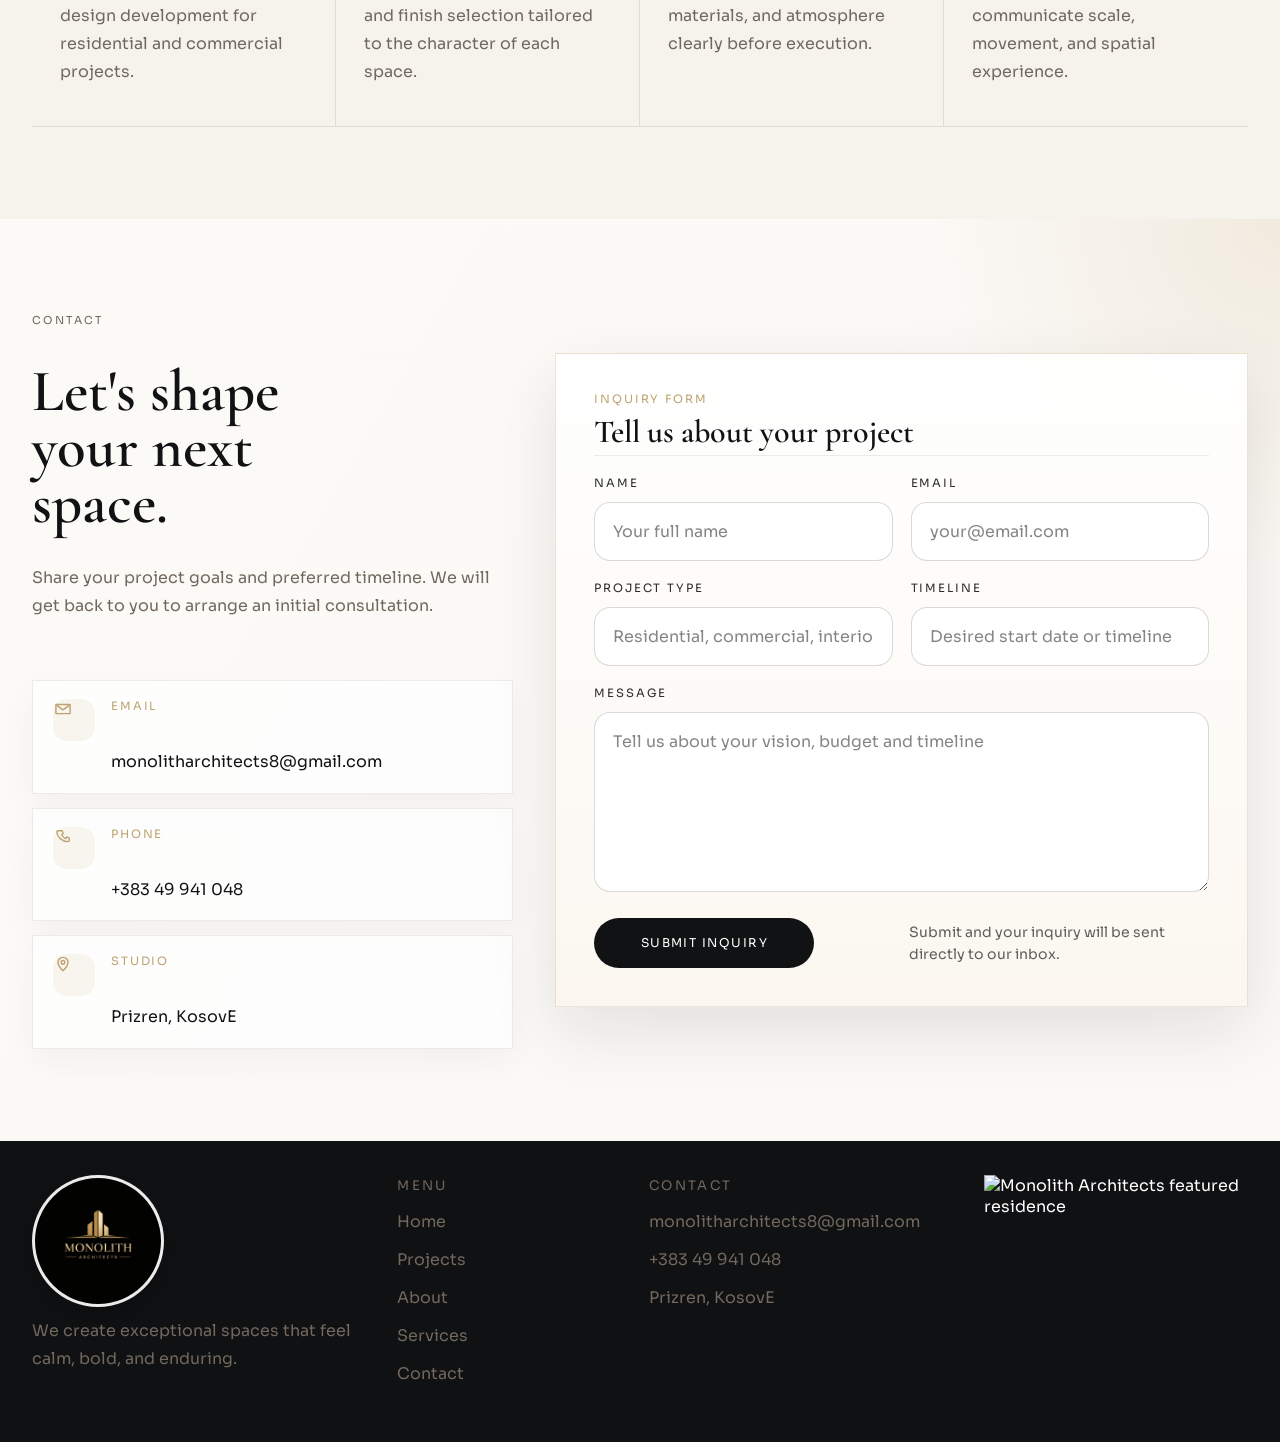
==== commit 325bb85b: "Update contact details and refine hero layout" ====
--- a/index.html
+++ b/index.html
@@ -154,7 +154,7 @@
             class="project-card"
             data-filter-category="Exterior"
             data-category-label="Exterior"
-            data-category-href="./categories/exterior/index.html"
+            data-category-href="./exterior/"
           >
             <img
               src="https://images.unsplash.com/photo-1511818966892-d7d671e672a2?auto=format&fit=crop&w=1200&q=80"
@@ -173,7 +173,7 @@
             class="project-card"
             data-filter-category="Interior"
             data-category-label="Interior"
-            data-category-href="./categories/interior/index.html"
+            data-category-href="./interior/"
           >
             <img
               src="https://images.unsplash.com/photo-1505693416388-ac5ce068fe85?auto=format&fit=crop&w=1200&q=80"
@@ -192,7 +192,7 @@
             class="project-card"
             data-filter-category="3D Rendering"
             data-category-label="3D Rendering"
-            data-category-href="./categories/3d-rendering/index.html"
+            data-category-href="./3d-rendering/"
           >
             <img
               src="https://images.unsplash.com/photo-1494526585095-c41746248156?auto=format&fit=crop&w=1200&q=80"
@@ -211,7 +211,7 @@
             class="project-card"
             data-filter-category="Exterior"
             data-category-label="Exterior"
-            data-category-href="./categories/exterior/index.html"
+            data-category-href="./exterior/"
           >
             <img
               src="https://images.unsplash.com/photo-1460317442991-0ec209397118?auto=format&fit=crop&w=1200&q=80"
@@ -230,7 +230,7 @@
             class="project-card"
             data-filter-category="Interior"
             data-category-label="Interior"
-            data-category-href="./categories/interior/index.html"
+            data-category-href="./interior/"
           >
             <img
               src="https://images.unsplash.com/photo-1484154218962-a197022b5858?auto=format&fit=crop&w=1200&q=80"
@@ -249,7 +249,7 @@
             class="project-card"
             data-filter-category="3D Animation"
             data-category-label="3D Animation"
-            data-category-href="./categories/3d-animation/index.html"
+            data-category-href="./3d-animation/"
           >
             <img
               src="https://images.unsplash.com/photo-1505693416388-ac5ce068fe85?auto=format&fit=crop&w=1200&q=80"
@@ -390,8 +390,8 @@
                   </svg>
                 </span>
                 <span>Email</span>
-                <a href="mailto:monolitharchitects6@gmail.com"
-                  >monolitharchitects6@gmail.com</a
+                <a href="mailto:monolitharchitects8@gmail.com"
+                  >monolitharchitects8@gmail.com</a
                 >
               </article>
               <article class="contact-detail-card contact-detail-phone">
@@ -403,7 +403,7 @@
                   </svg>
                 </span>
                 <span>Phone</span>
-                <a href="tel:+355691234567">+355 69 123 4567</a>
+                <a href="tel:+38349941048">+383 49 941 048</a>
               </article>
               <article class="contact-detail-card contact-detail-studio">
                 <span class="contact-detail-icon" aria-hidden="true">
@@ -417,7 +417,7 @@
                   </svg>
                 </span>
                 <span>Studio</span>
-                <p>Rr. e Kavajes, Tirana, Albania</p>
+                <p>Prizren, KosovE</p>
               </article>
             </div>
           </div>
@@ -540,11 +540,11 @@
 
         <div>
           <p class="footer-title">Contact</p>
-          <a href="mailto:monolitharchitects6@gmail.com"
-            >monolitharchitects6@gmail.com</a
-          >
-          <a href="tel:+355691234567">+355 69 123 4567</a>
-          <p>Tirana, Albania</p>
+          <a href="mailto:monolitharchitects8@gmail.com"
+            >monolitharchitects8@gmail.com</a
+          >
+          <a href="tel:+38349941048">+383 49 941 048</a>
+          <p>Prizren, KosovE</p>
         </div>
 
         <div class="footer-preview">
--- a/styles.css
+++ b/styles.css
@@ -136,7 +136,7 @@
 
 .hero {
   position: relative;
-  min-height: 100svh;
+  min-height: 92svh;
   color: white;
   overflow: clip;
   background: var(--charcoal);
@@ -727,9 +727,9 @@
   align-content: end;
   align-items: end;
   column-gap: 56px;
-  min-height: calc(100svh - 84px);
+  min-height: calc(92svh - 84px);
   max-width: 1120px;
-  padding: 88px 0 128px;
+  padding: 76px 0 104px;
 }
 
 .hero-eyebrow {
@@ -865,6 +865,14 @@
   gap: 10px;
 }
 
+.mobile-category-navbar {
+  display: none;
+}
+
+.category-pills::-webkit-scrollbar {
+  display: none;
+}
+
 .category-pill {
   display: inline-flex;
   align-items: center;
@@ -885,7 +893,9 @@
 
 .category-pill:hover,
 .category-pill:focus-visible,
-.category-pill.is-active {
+.category-pill.is-active,
+.category-pill.is-current,
+.category-pill[aria-current="page"] {
   border-color: rgba(190, 162, 113, 0.58);
   background: rgba(190, 162, 113, 0.12);
   color: var(--charcoal);
@@ -963,6 +973,61 @@
   height: 240px;
   object-fit: cover;
   transition: transform 0.5s ease;
+}
+
+.project-media-stack {
+  position: relative;
+}
+
+.project-media,
+.project-video-wrapper iframe {
+  width: 100%;
+}
+
+.project-media {
+  height: 240px;
+  overflow: hidden;
+  background: #0f1012;
+}
+
+.project-video-wrapper iframe {
+  height: 100%;
+  border: 0;
+}
+
+.project-media-slide {
+  position: relative;
+}
+
+.project-media-slide[hidden] {
+  display: none !important;
+}
+
+.project-media-controls {
+  position: absolute;
+  right: 12px;
+  bottom: 12px;
+  z-index: 2;
+}
+
+.project-media-dots {
+  display: flex;
+  gap: 8px;
+}
+
+.project-media-dot {
+  width: 10px;
+  height: 10px;
+  padding: 0;
+  border: 1px solid rgba(255, 255, 255, 0.62);
+  border-radius: 999px;
+  background: rgba(17, 18, 20, 0.5);
+  cursor: pointer;
+}
+
+.project-media-dot.is-active {
+  background: var(--gold);
+  border-color: var(--gold);
 }
 
 .project-copy {
@@ -1567,8 +1632,8 @@
   border-radius: 0;
   background:
     linear-gradient(180deg, rgba(255, 255, 255, 0.96), rgba(251, 247, 240, 0.98));
-  border: 1px solid rgba(190, 162, 113, 0.18);
-  box-shadow: 0 22px 60px rgba(17, 18, 20, 0.08);
+  border: 1px solid rgba(190, 162, 113, 0.28);
+  box-shadow: 0 24px 64px rgba(17, 18, 20, 0.1);
 }
 
 .contact-form-heading {
@@ -1605,7 +1670,7 @@
 }
 
 .contact-form span {
-  color: var(--charcoal);
+  color: rgba(22, 21, 21, 0.9);
   font-size: 0.72rem;
   letter-spacing: 0.16em;
   text-transform: uppercase;
@@ -1616,14 +1681,20 @@
 .contact-form select {
   width: 100%;
   padding: 18px 18px;
-  border: 1px solid rgba(22, 21, 21, 0.08);
+  border: 1px solid rgba(22, 21, 21, 0.16);
   border-radius: 16px;
-  background: rgba(255, 255, 255, 0.92);
-  color: var(--charcoal);
+  background: rgba(255, 255, 255, 0.98);
+  color: rgba(22, 21, 21, 0.92);
+  box-shadow: inset 0 1px 0 rgba(255, 255, 255, 0.85);
   transition:
     border-color 0.24s ease,
     box-shadow 0.24s ease,
     transform 0.24s ease;
+}
+
+.contact-form input::placeholder,
+.contact-form textarea::placeholder {
+  color: rgba(22, 21, 21, 0.52);
 }
 
 .contact-form textarea {
@@ -1636,7 +1707,9 @@
 .contact-form select:focus {
   outline: 0;
   border-color: rgba(195, 167, 118, 0.8);
-  box-shadow: 0 0 0 4px rgba(190, 162, 113, 0.12);
+  box-shadow:
+    inset 0 1px 0 rgba(255, 255, 255, 0.92),
+    0 0 0 4px rgba(190, 162, 113, 0.15);
   transform: translateY(-1px);
 }
 
@@ -1656,6 +1729,7 @@
   margin: 0;
   max-width: 30ch;
   font-size: 0.88rem;
+  color: rgba(22, 21, 21, 0.68);
   line-height: 1.6;
 }
 
@@ -1846,7 +1920,7 @@
     row-gap: 22px;
     min-height: 0;
     max-width: 100%;
-    padding: 86px 0 92px;
+    padding: 76px 0 82px;
     text-align: center;
   }
 
@@ -1938,13 +2012,55 @@
     align-items: flex-start;
   }
 
-  .category-pills {
-    gap: 8px;
-  }
-
-  .category-pill {
+  body:not([data-page="admin"]) {
+    padding-bottom: calc(164px + env(safe-area-inset-bottom, 0px));
+  }
+
+  .section-heading .category-pills {
+    display: none;
+  }
+
+  .mobile-category-navbar {
+    display: block;
+  }
+
+  .mobile-category-navbar .category-pills {
+    position: fixed;
+    left: 12px;
+    right: 12px;
+    bottom: calc(12px + env(safe-area-inset-bottom, 0px));
+    z-index: 30;
+    display: grid;
+    grid-template-columns: repeat(2, minmax(0, 1fr));
+    gap: 10px;
+    padding: 10px;
+    border: 1px solid rgba(255, 255, 255, 0.24);
+    background: rgba(17, 18, 20, 0.88);
+    box-shadow: 0 22px 50px rgba(12, 11, 10, 0.24);
+    -webkit-backdrop-filter: blur(20px);
+    backdrop-filter: blur(20px);
+  }
+
+  .mobile-category-navbar .category-pill {
+    min-width: 0;
     width: 100%;
-    justify-content: flex-start;
+    padding: 12px 8px;
+    justify-content: center;
+    border-color: rgba(255, 255, 255, 0.14);
+    background: rgba(255, 255, 255, 0.04);
+    color: rgba(255, 255, 255, 0.72);
+    font-size: 0.62rem;
+    letter-spacing: 0.12em;
+    line-height: 1.25;
+    text-align: center;
+    white-space: normal;
+  }
+
+  .mobile-category-navbar .category-pill.is-current,
+  .mobile-category-navbar .category-pill[aria-current="page"] {
+    border-color: rgba(190, 162, 113, 0.72);
+    background: rgba(190, 162, 113, 0.22);
+    color: #fff7ea;
   }
 
   .inline-link {
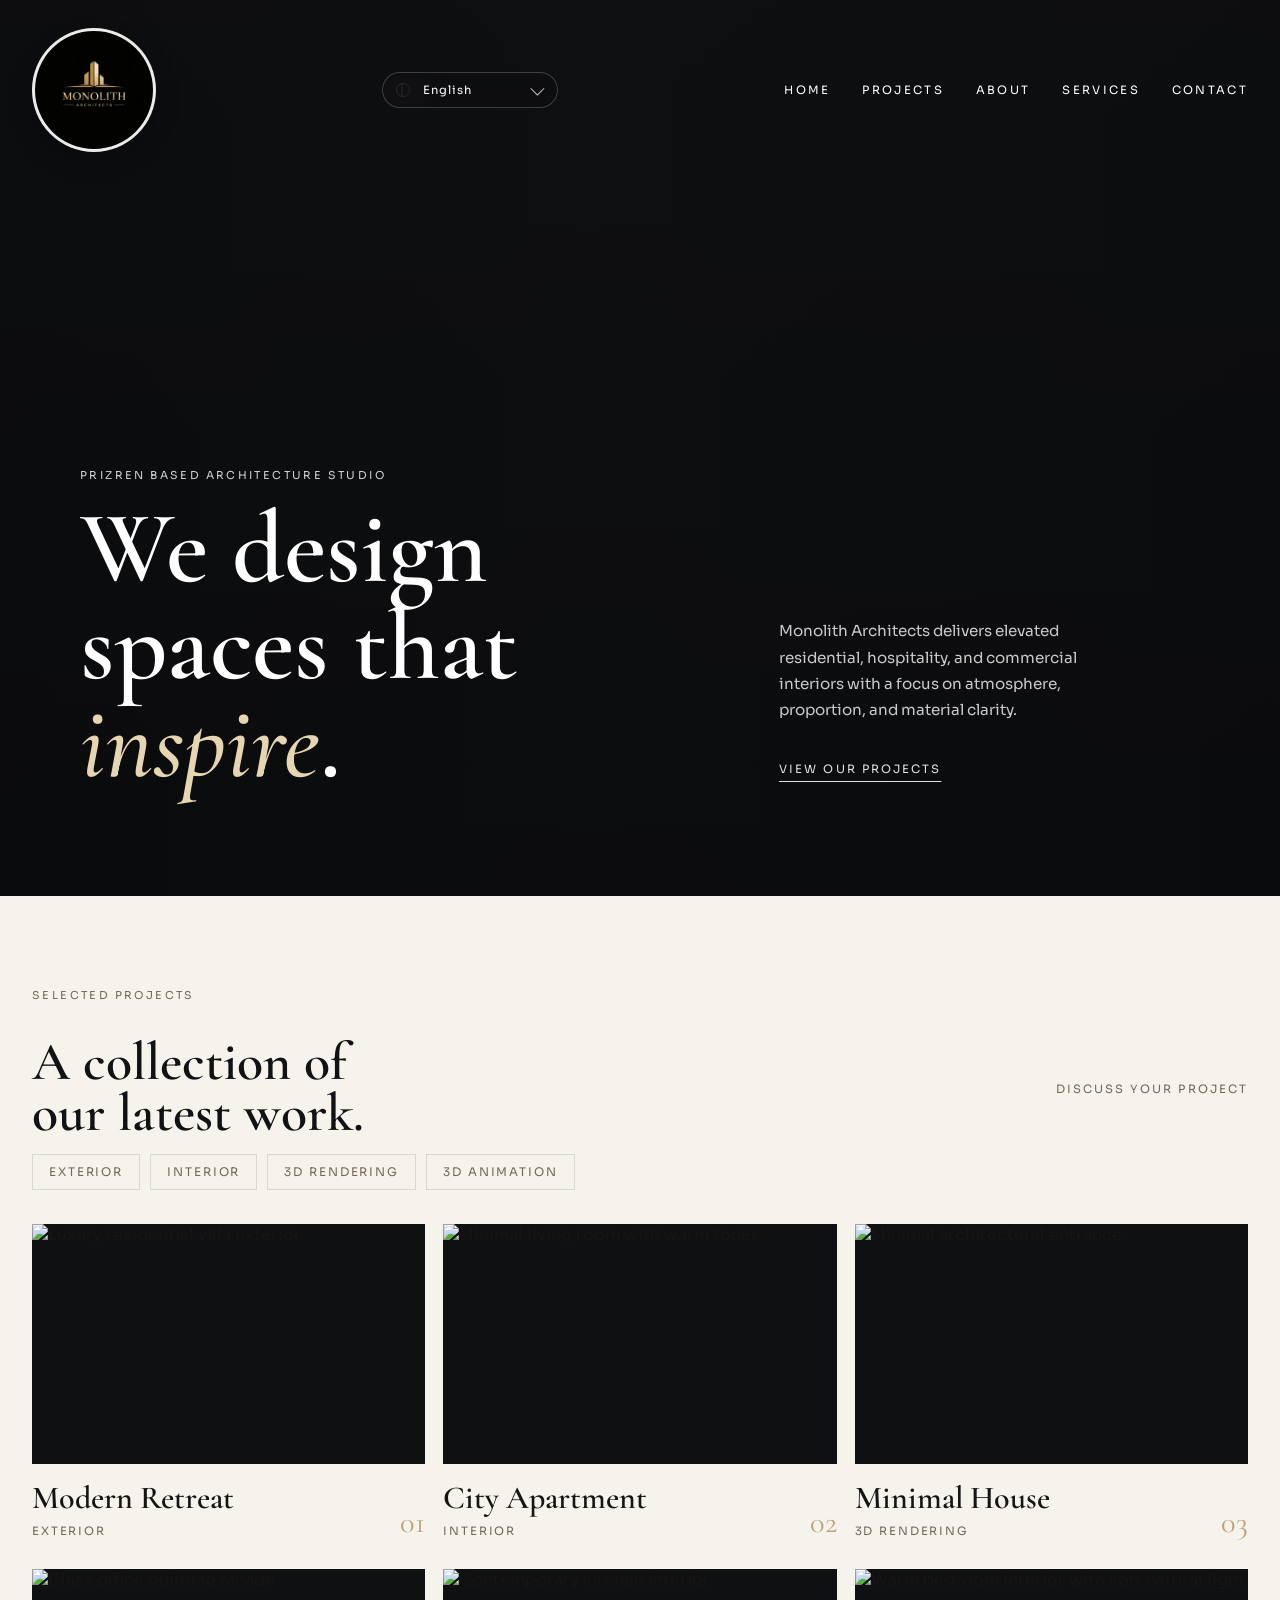
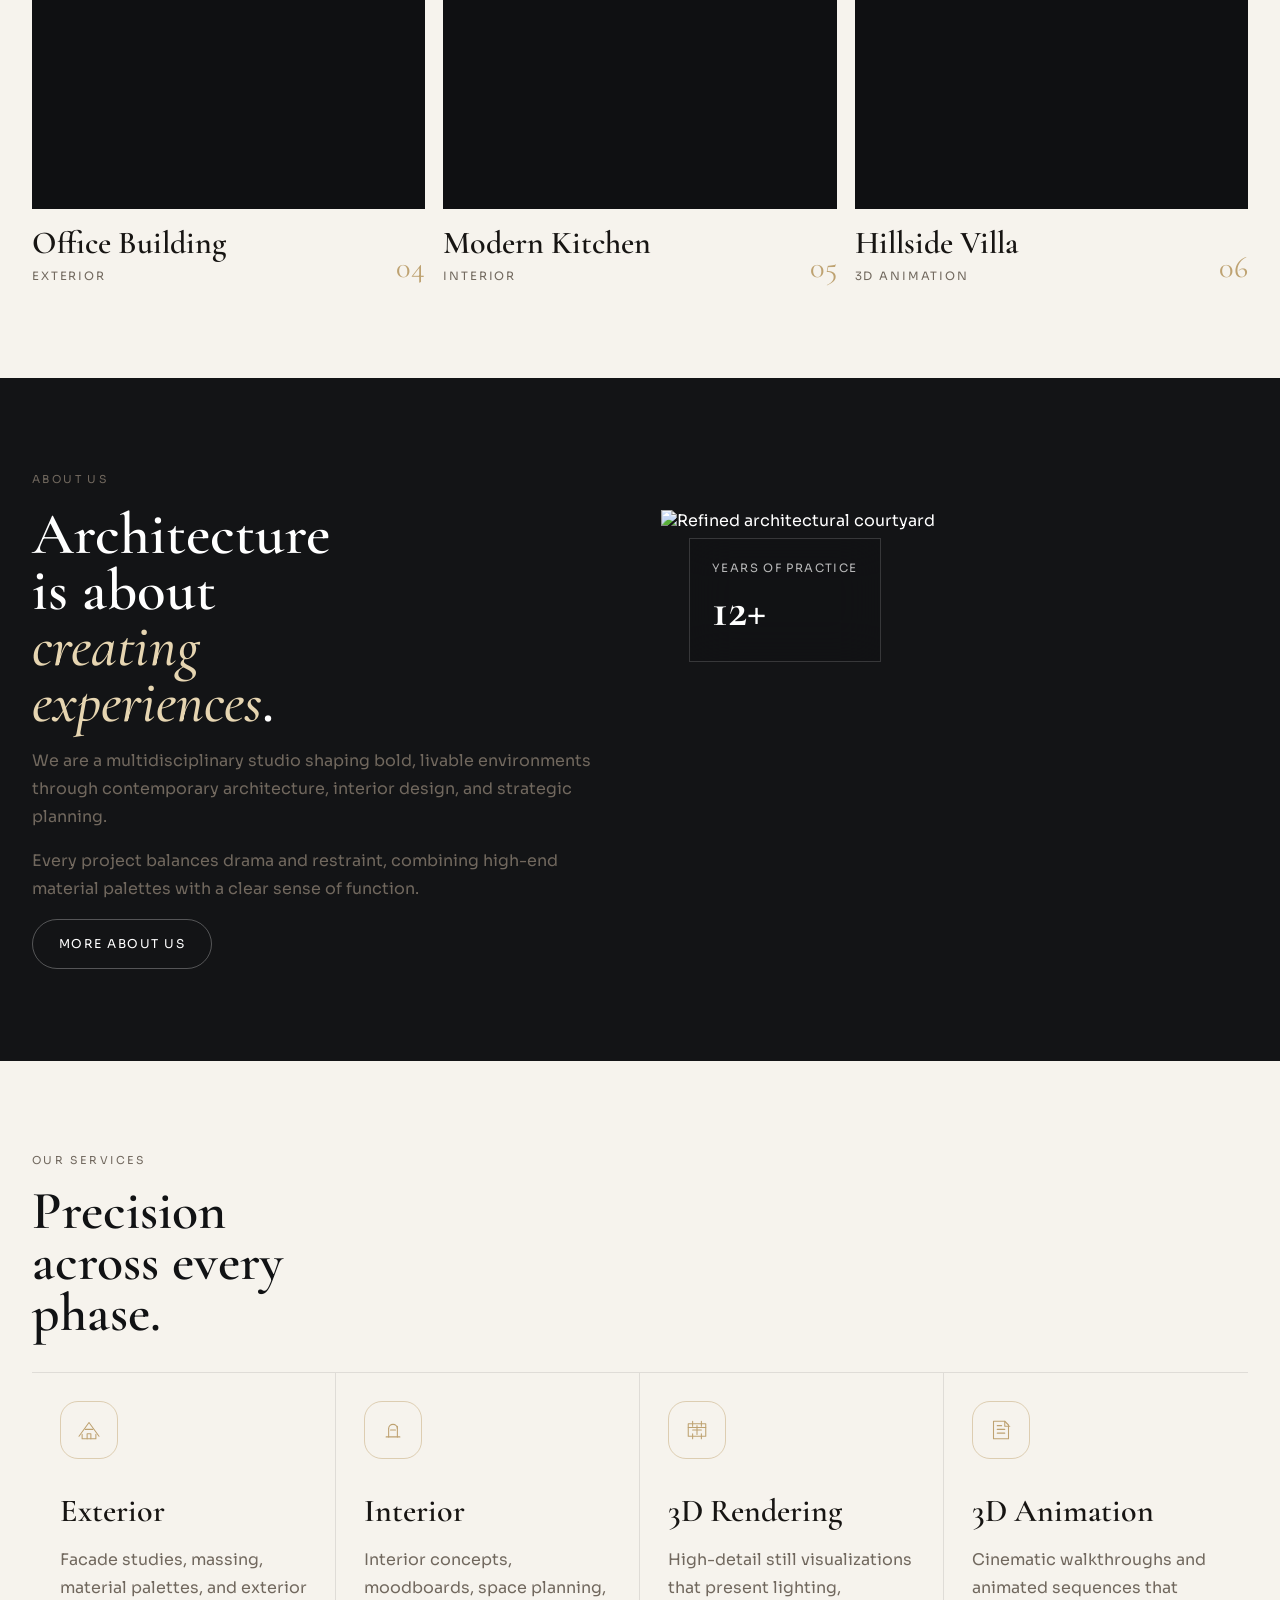
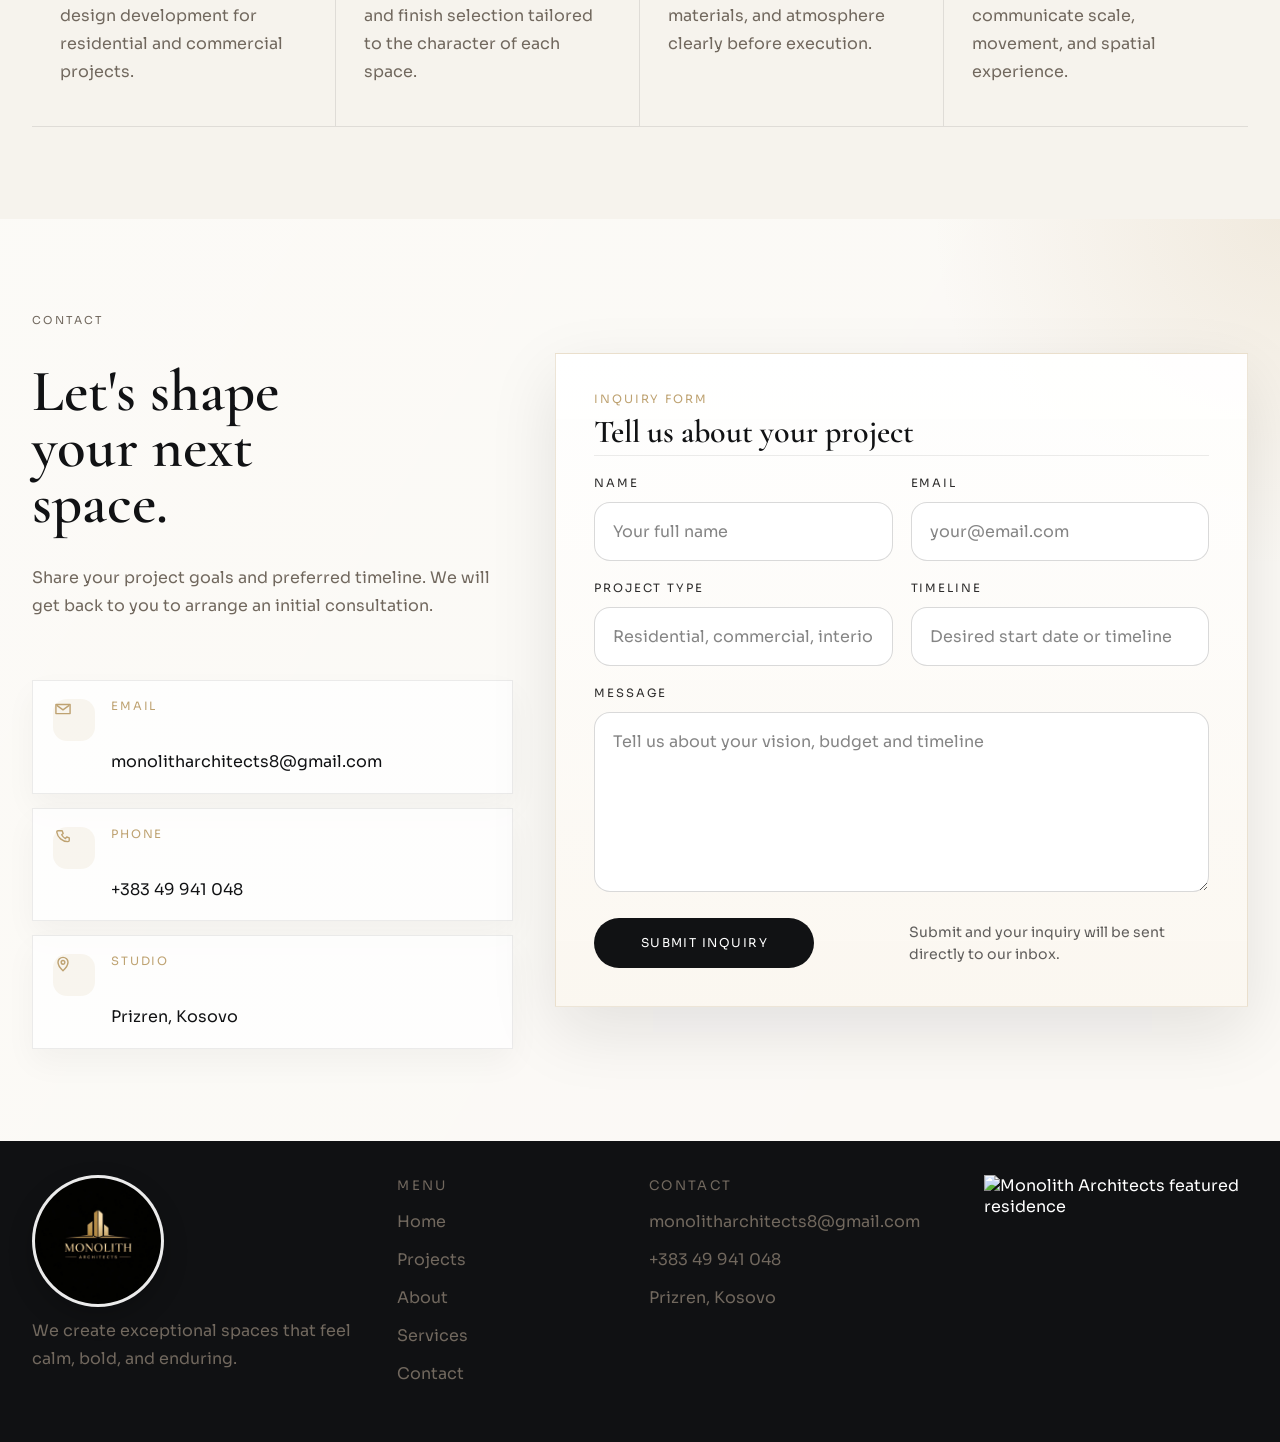
==== commit c61dc361: "Adjust Kosovo wording by language" ====
--- a/index.html
+++ b/index.html
@@ -417,7 +417,7 @@
                   </svg>
                 </span>
                 <span>Studio</span>
-                <p>Prizren, KosovE</p>
+                <p>Prizren, Kosovo</p>
               </article>
             </div>
           </div>
@@ -544,7 +544,7 @@
             >monolitharchitects8@gmail.com</a
           >
           <a href="tel:+38349941048">+383 49 941 048</a>
-          <p>Prizren, KosovE</p>
+          <p>Prizren, Kosovo</p>
         </div>
 
         <div class="footer-preview">
